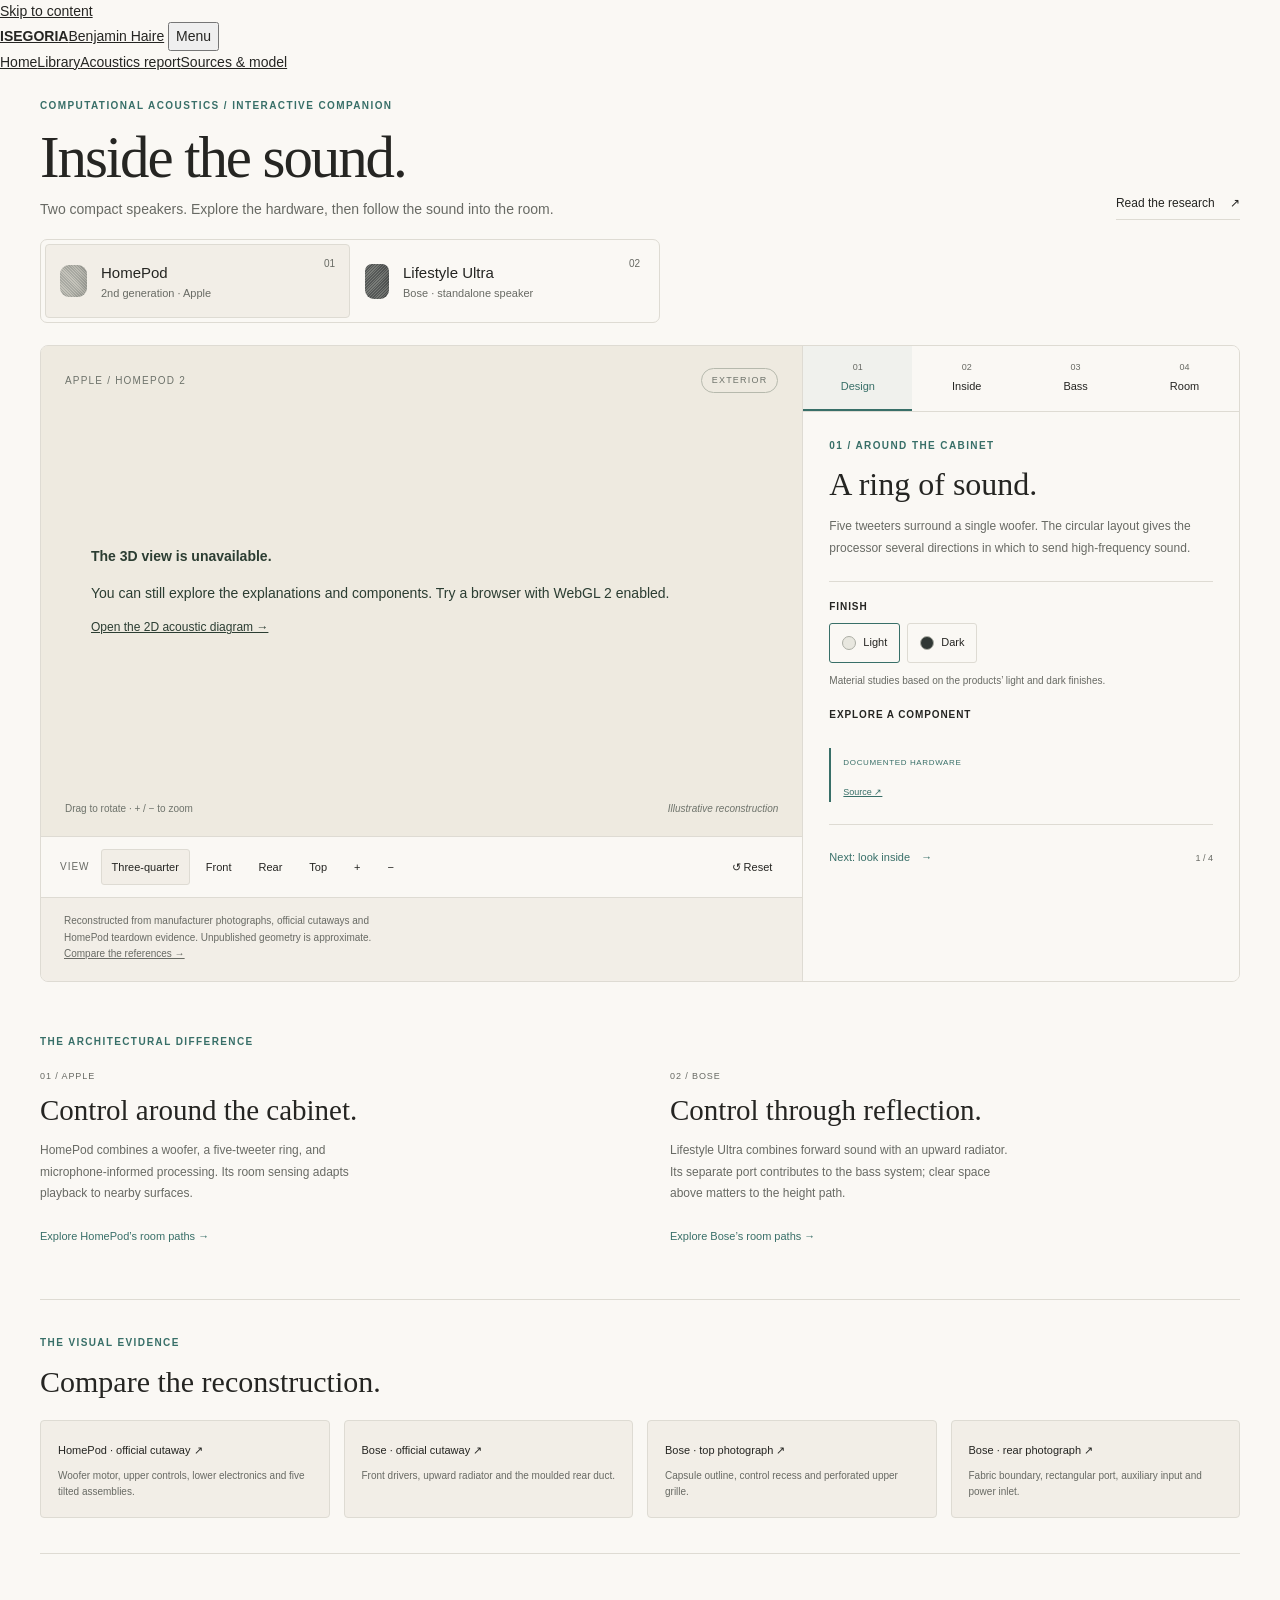
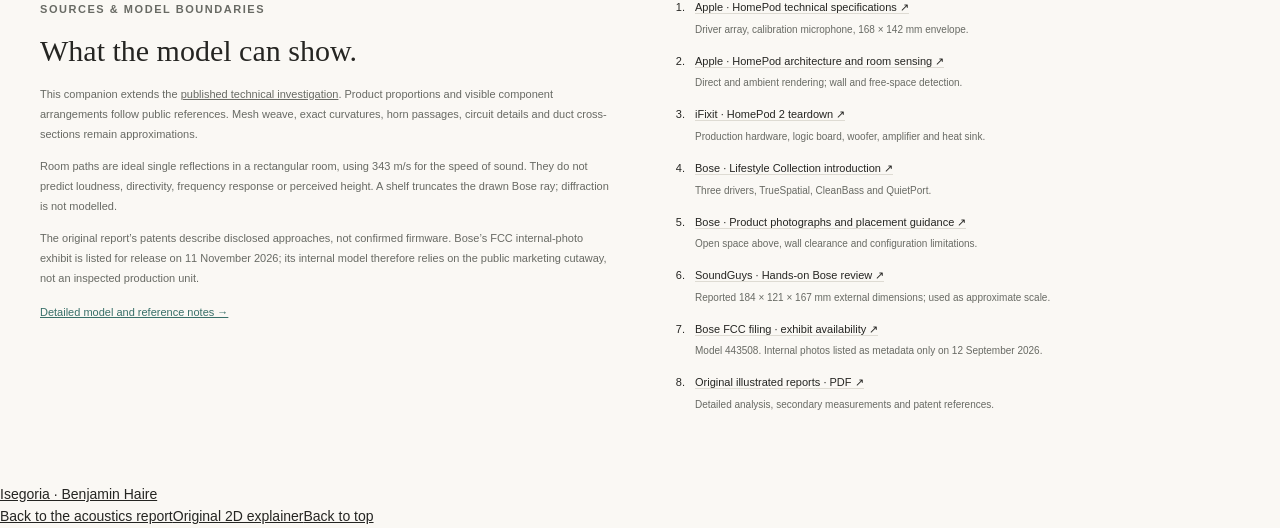
==== 3d/index.html @ 24ad2f69 "Add researched interactive 3D speaker explainers" ====
<!doctype html>
<html lang="en" class="ig-document ig-editorial">
<head>
  <meta charset="utf-8">
  <meta name="viewport" content="width=device-width,initial-scale=1">
  <meta name="color-scheme" content="light dark">
  <title>Inside the sound · HomePod & Bose in 3D · Isegoria</title>
  <meta name="description" content="Interactive 3D cutaways of HomePod (2nd generation) and Bose Lifestyle Ultra: explore drivers, bass control, and acoustic paths through a room.">
  <link rel="icon" href="data:,">
  <link rel="stylesheet" href="https://theisegoria.github.io/assets/site-shell.css?v=47b7776797">
  <script src="https://theisegoria.github.io/assets/site-shell.js?v=47b7776797" defer></script>
  <link rel="stylesheet" href="./style.css">
  <script type="importmap">{"imports":{"three":"./vendor/three.module.min.js"}}</script>
</head>
<body class="ig-site" data-site-kind="app" data-site-route="/bose-lifestyle-ultra-report/3d/">
<a class="ig-skip" href="#ig-content">Skip to content</a>
<header id="ig-header"><div class="ig-nav-inner">
  <a class="ig-brand" href="https://theisegoria.github.io/" aria-label="Isegoria, home"><strong>ISEGORIA</strong><span>Benjamin Haire</span></a>
  <button class="ig-menu" type="button" aria-expanded="false" aria-controls="ig-primary">Menu</button>
  <nav id="ig-primary" aria-label="Primary navigation"><a href="https://theisegoria.github.io/">Home</a><a href="https://theisegoria.github.io/library.html">Library</a><a href="../">Acoustics report</a><a href="#sources">Sources & model</a><button class="ig-theme" type="button" hidden>Theme</button></nav>
</div></header>
<main id="ig-content">
  <header class="intro"><div><p class="eyebrow">Computational acoustics / Interactive companion</p><h1>Inside the sound.</h1><p class="intro-copy">Two compact speakers. Explore the hardware, then follow the sound into the room.</p></div><a class="report-link" href="../combined-technical-report.pdf">Read the research <span aria-hidden="true">↗</span></a></header>
  <div class="product-switch" role="group" aria-label="Choose speaker">
    <button data-product="homepod" aria-pressed="true"><span class="product-icon homepod-icon" aria-hidden="true"></span><span><strong>HomePod</strong><small>2nd generation · Apple</small></span><span class="product-number">01</span></button>
    <button data-product="bose" aria-pressed="false"><span class="product-icon bose-icon" aria-hidden="true"></span><span><strong>Lifestyle Ultra</strong><small>Bose · standalone speaker</small></span><span class="product-number">02</span></button>
  </div>
  <div class="lab">
    <div class="viewer-column">
      <div class="stage" id="stage">
        <div class="stage-heading"><span id="scene-kicker">APPLE / HOMEPOD 2</span><span id="scene-mode">Exterior</span></div>
        <canvas id="scene" tabindex="0" aria-label="3D speaker. Drag to orbit. Use arrow keys to rotate, plus and minus to zoom, or the camera buttons below." aria-describedby="model-note">Interactive 3D model. The component list and explanations below contain the same educational information.</canvas>
        <div id="loading" role="status">Preparing the 3D model…</div>
        <div id="fallback" hidden><strong>The 3D view is unavailable.</strong><p>You can still explore the explanations and components. Try a browser with WebGL 2 enabled.</p><a href="../comparison-explainer.html">Open the 2D acoustic diagram →</a></div>
        <div id="scene-labels" aria-hidden="true"></div>
        <div class="stage-foot"><span id="view-hint">Drag to rotate · + / − to zoom</span><span class="scale-tag" id="scale-tag">Illustrative reconstruction</span></div>
      </div>
      <div class="view-tools" role="group" aria-label="Camera controls"><span>View</span><button data-camera="hero" aria-pressed="true">Three-quarter</button><button data-camera="front" aria-pressed="false">Front</button><button data-camera="rear" aria-pressed="false">Rear</button><button data-camera="top" aria-pressed="false">Top</button><button id="zoom-in" aria-label="Zoom in">+</button><button id="zoom-out" aria-label="Zoom out">−</button><button id="reset" class="reset">↺ Reset</button></div>
      <div class="transport" id="transport" hidden><button id="play" aria-pressed="false">Play motion</button><label for="phase">Cycle <output id="phase-value">0%</output></label><input id="phase" type="range" min="0" max="100" value="0" step="1"><span>Slowed illustration</span></div>
      <p class="model-note" id="model-note">Reconstructed from manufacturer photographs, official cutaways and HomePod teardown evidence. Unpublished geometry is approximate. <a href="#reference-views">Compare the references →</a></p>
    </div>
    <aside class="lesson" aria-label="Speaker explainer">
      <nav class="chapter-tabs" aria-label="Explanation chapters"><button data-chapter="design" aria-pressed="true"><span>01</span>Design</button><button data-chapter="inside" aria-pressed="false"><span>02</span>Inside</button><button data-chapter="bass" aria-pressed="false"><span>03</span>Bass</button><button data-chapter="room" aria-pressed="false"><span>04</span>Room</button></nav>
      <div class="lesson-body"><p class="eyebrow" id="lesson-kicker">01 / AROUND THE CABINET</p><h2 id="lesson-title">A ring of sound.</h2><p id="lesson-copy">Five tweeters surround a single woofer. The circular layout gives the processor several directions in which to send high-frequency sound.</p>
        <div id="design-controls" class="control-block"><span class="control-label">Finish</span><div class="finish-options" role="group" aria-label="Illustrative finish"><button data-finish="light" aria-pressed="true"><i class="swatch light"></i>Light</button><button data-finish="dark" aria-pressed="false"><i class="swatch dark"></i>Dark</button></div><p class="small">Material studies based on the products’ light and dark finishes.</p></div>
        <div id="inside-controls" class="control-block" hidden><label for="explode">Separate components <output id="explode-value">0%</output></label><input type="range" id="explode" min="0" max="100" value="0"><p class="small">Exploded inspection mode. Parts move apart for visibility.</p></div>
        <div id="room-controls" class="control-block" hidden><label for="placement">Placement</label><select id="placement"><option value="open">Open tabletop</option><option value="wall">Near a wall</option><option value="shelf">Under a shelf</option></select><label for="ceiling">Ceiling height <output id="ceiling-value">2.7 m</output></label><input id="ceiling" type="range" min="2.2" max="3.8" value="2.7" step="0.1"><div class="room-legend"><span><i class="key direct"></i>Direct path</span><span><i class="key reflected"></i>Reflected path</span></div><div class="readout"><span id="path-label">Extra reflected travel</span><strong id="path-value">—</strong><small id="delay-value">—</small></div><p id="placement-note" class="small"></p></div>
        <div id="bass-diagram" class="control-block" hidden><p class="control-label" id="bass-title">A correction loop</p><div class="signal-flow" id="signal-flow"></div><p class="small" id="bass-note"></p></div>
        <div id="component-area"><h3 class="control-label">Explore a component</h3><div id="components" class="components" role="group" aria-label="Speaker components"></div><div class="component-detail" aria-live="polite"><span id="component-evidence" class="evidence-tag">Documented hardware</span><h3 id="component-title"></h3><p id="component-copy"></p><a id="component-source" href="https://www.apple.com/homepod-2nd-generation/specs/" target="_blank" rel="noopener">Source ↗</a></div></div>
        <div class="next-step"><button id="next">Next: look inside <span aria-hidden="true">→</span></button><span id="step-count">1 / 4</span></div>
      </div>
    </aside>
  </div>
  <section class="comparison-notes"><p class="eyebrow">The architectural difference</p><div class="compare-grid"><article><span class="compare-index">01 / APPLE</span><h2>Control around the cabinet.</h2><p>HomePod combines a woofer, a five-tweeter ring, and microphone-informed processing. Its room sensing adapts playback to nearby surfaces.</p><button class="text-button" data-jump="homepod">Explore HomePod’s room paths →</button></article><article><span class="compare-index">02 / BOSE</span><h2>Control through reflection.</h2><p>Lifestyle Ultra combines forward sound with an upward radiator. Its separate port contributes to the bass system; clear space above matters to the height path.</p><button class="text-button" data-jump="bose">Explore Bose’s room paths →</button></article></div></section>
  <section id="reference-views" class="reference-views"><p class="eyebrow">The visual evidence</p><h2>Compare the reconstruction.</h2><div class="reference-grid"><a href="https://www.apple.com/newsroom/images/product/homepod/lifestyle/Apple-HomePod-internals-230118_inline.jpg.large_2x.jpg" target="_blank" rel="noopener"><strong>HomePod · official cutaway ↗</strong><span>Woofer motor, upper controls, lower electronics and five tilted assemblies.</span></a><a href="https://assets.bosecreative.com/transform/d15df9bf-27f2-4b2e-bf1a-ab26528072c1/LSUS-NueBlack_SF_PDP_Desktop_Carousel-Image1_2720x1420?format=png" target="_blank" rel="noopener"><strong>Bose · official cutaway ↗</strong><span>Front drivers, upward radiator and the moulded rear duct.</span></a><a href="https://assets.bosecreative.com/transform/3b20b927-c715-4da4-9a92-403906ae37ca/LSUS-NueBlack_SF_PDP_E-Comm_Gallery_4_1500x1120?format=png" target="_blank" rel="noopener"><strong>Bose · top photograph ↗</strong><span>Capsule outline, control recess and perforated upper grille.</span></a><a href="https://assets.bosecreative.com/transform/ab22a38a-3a97-4e6a-ba49-b0870727b400/LSUS-NueBlack_SF_PDP_E-Comm_Gallery_5_1500x1120?format=png" target="_blank" rel="noopener"><strong>Bose · rear photograph ↗</strong><span>Fabric boundary, rectangular port, auxiliary input and power inlet.</span></a></div></section>
  <section id="sources" class="sources"><div><p class="eyebrow">Sources & model boundaries</p><h2>What the model can show.</h2><p>This companion extends the <a href="../">published technical investigation</a>. Product proportions and visible component arrangements follow public references. Mesh weave, exact curvatures, horn passages, circuit details and duct cross-sections remain approximations.</p><p>Room paths are ideal single reflections in a rectangular room, using 343 m/s for the speed of sound. They do not predict loudness, directivity, frequency response or perceived height. A shelf truncates the drawn Bose ray; diffraction is not modelled.</p><p>The original report’s patents describe disclosed approaches, not confirmed firmware. Bose’s FCC internal-photo exhibit is listed for release on 11 November 2026; its internal model therefore relies on the public marketing cutaway, not an inspected production unit.</p><a class="text-button" href="./MODEL_SOURCES.md">Detailed model and reference notes →</a></div><ol><li><a href="https://www.apple.com/homepod-2nd-generation/specs/" target="_blank" rel="noopener">Apple · HomePod technical specifications ↗</a><span>Driver array, calibration microphone, 168 × 142 mm envelope.</span></li><li><a href="https://www.apple.com/newsroom/2023/01/apple-introduces-the-new-homepod-with-breakthrough-sound-and-intelligence/" target="_blank" rel="noopener">Apple · HomePod architecture and room sensing ↗</a><span>Direct and ambient rendering; wall and free-space detection.</span></li><li><a href="https://www.ifixit.com/News/71957/the-homepod-2-teardown-small-changes-make-a-big-difference" target="_blank" rel="noopener">iFixit · HomePod 2 teardown ↗</a><span>Production hardware, logic board, woofer, amplifier and heat sink.</span></li><li><a href="https://www.bose.com/pressroom/bose-lifestyle-collection" target="_blank" rel="noopener">Bose · Lifestyle Collection introduction ↗</a><span>Three drivers, TrueSpatial, CleanBass and QuietPort.</span></li><li><a href="https://www.bose.com/p/sale/bose-lifestyle-ultra-speaker/LSULT-SPEAKERWIRELESS.html" target="_blank" rel="noopener">Bose · Product photographs and placement guidance ↗</a><span>Open space above, wall clearance and configuration limitations.</span></li><li><a href="https://www.soundguys.com/bose-lifestyle-ultra-speaker-review-better-than-sonos-157251/" target="_blank" rel="noopener">SoundGuys · Hands-on Bose review ↗</a><span>Reported 184 × 121 × 167 mm external dimensions; used as approximate scale.</span></li><li><a href="https://fccid.io/A94443508/Test-Report/Test-Report-1-9301897" target="_blank" rel="noopener">Bose FCC filing · exhibit availability ↗</a><span>Model 443508. Internal photos listed as metadata only on 12 September 2026.</span></li><li><a href="../combined-technical-report.pdf">Original illustrated reports · PDF ↗</a><span>Detailed analysis, secondary measurements and patent references.</span></li></ol></section>
</main>
<footer id="ig-footer"><div><a href="https://theisegoria.github.io/">Isegoria · Benjamin Haire</a><nav aria-label="Related pages"><a href="../">Back to the acoustics report</a><a href="../comparison-explainer.html">Original 2D explainer</a><a href="#ig-content">Back to top</a></nav></div></footer>
<noscript><p class="no-script">JavaScript is needed for 3D interaction. Read the <a href="../combined-technical-report.pdf">illustrated report</a> for both speaker architectures.</p></noscript>
<script type="module">import('./app.js').catch(error=>{document.querySelector('#loading').hidden=true;document.querySelector('#fallback').hidden=false;console.error(error);});</script>
</body></html>
---- 3d/style.css ----
:root{--paper:#faf8f4;--panel:#f2eee7;--ink:#252522;--muted:#686a64;--rule:#dedbd3;--accent:#386f68;--gold:#ad7441;--sans:Inter,-apple-system,BlinkMacSystemFont,"Segoe UI",sans-serif;--serif:Newsreader,Georgia,serif;color-scheme:light}
*{box-sizing:border-box}body{margin:0;background:var(--paper);color:var(--ink);font:14px/1.6 var(--sans)}button,input,select{font:inherit}button,a,input,select{-webkit-tap-highlight-color:transparent}button{cursor:pointer}button{color:var(--ink)}a{color:inherit}button:focus-visible,a:focus-visible,input:focus-visible,select:focus-visible,canvas:focus-visible{outline:3px solid var(--accent);outline-offset:4px}button:disabled{opacity:.45;cursor:default}[hidden]{display:none!important}main{max-width:1344px;padding:0 40px;margin:auto}.intro{display:flex;justify-content:space-between;align-items:flex-end;padding:38px 0 25px;gap:24px}.eyebrow{text-transform:uppercase;letter-spacing:.14em;font:600 10px/1.6 var(--sans);color:var(--accent);margin:0 0 13px}h1{font:400 clamp(40px,4.6vw,64px)/1.05 var(--serif);margin:0 0 9px;letter-spacing:-.035em}.intro-copy{margin:0;color:var(--muted);font-size:14px}.report-link{white-space:nowrap;text-decoration:none;border-bottom:1px solid var(--rule);padding:6px 0;font-size:12px}.report-link span{margin-left:12px}.product-switch{display:flex;max-width:620px;margin:0 0 22px;border:1px solid var(--rule);border-radius:7px;padding:4px;background:var(--paper)}.product-switch button{flex:1;display:flex;align-items:center;gap:14px;background:transparent;border:1px solid transparent;text-align:left;border-radius:4px;padding:11px 14px;min-height:74px}.product-switch button[aria-pressed=true]{background:var(--panel);border-color:var(--rule)}.product-switch strong{display:block;font-weight:500;font-size:15px}.product-switch small{display:block;color:var(--muted);font-size:11px}.product-number{margin-left:auto;font-size:10px;color:var(--muted);align-self:flex-start}.product-icon{display:block;width:27px;height:32px;background:repeating-linear-gradient(45deg,#a9aaa3 0 1px,#c5c4bb 1px 2px);border-radius:9px;box-shadow:inset -5px 0 7px #0002}.bose-icon{width:24px;height:35px;border-radius:7px 7px 9px 9px;background:repeating-linear-gradient(-45deg,#565958 0 1px,#797c78 1px 2px)}.lab{display:grid;grid-template-columns:minmax(0,1.75fr) minmax(330px,1fr);border:1px solid var(--rule);border-radius:8px;overflow:hidden}.viewer-column{min-width:0;background:var(--panel);border-right:1px solid var(--rule)}.stage{position:relative;height:560px;isolation:isolate;background:radial-gradient(ellipse at 48% 45%,#faf8f3,#e7e4dc)}#scene{display:block;width:100%;height:100%;touch-action:pan-y;outline-offset:-5px;cursor:grab}#scene:active{cursor:grabbing}.stage-heading,.stage-foot{position:absolute;left:24px;right:24px;display:flex;align-items:center;justify-content:space-between;gap:12px;pointer-events:none;z-index:2;font-size:10px;color:#6e736b}.stage-heading{top:22px;text-transform:uppercase;letter-spacing:.12em}#scene-mode{border:1px solid #b6b9ad;border-radius:20px;padding:4px 10px;font-size:9px}.stage-foot{bottom:19px;font-size:10px}.scale-tag{font-style:italic}.view-tools{padding:12px 19px;display:flex;align-items:center;gap:5px;flex-wrap:wrap;background:var(--paper);border-top:1px solid var(--rule);border-bottom:1px solid var(--rule)}.view-tools>span{font-size:10px;text-transform:uppercase;letter-spacing:.1em;color:var(--muted);margin-right:6px}.view-tools button{background:transparent;border:1px solid transparent;border-radius:3px;padding:8px 10px;font-size:11px;min-height:36px}.view-tools button[aria-pressed=true]{background:var(--panel);border-color:var(--rule)}.view-tools .reset{margin-left:auto}.model-note{font-size:10px;line-height:1.65;color:var(--muted);padding:0 23px;margin:15px 0 18px;max-width:66ch}.lesson{background:var(--paper);min-width:0}.chapter-tabs{display:grid;grid-template-columns:repeat(4,1fr);border-bottom:1px solid var(--rule)}.chapter-tabs button{background:transparent;border:0;border-bottom:2px solid transparent;min-height:65px;font-size:11px;padding:10px 4px}.chapter-tabs button span{display:block;color:var(--muted);font-size:9px;margin-bottom:3px}.chapter-tabs button[aria-pressed=true]{border-bottom-color:var(--accent);color:var(--accent);background:color-mix(in srgb,var(--accent) 5%,var(--paper))}.lesson-body{padding:26px 26px 20px}.lesson h2{font:400 32px/1.08 var(--serif);margin:0 0 14px}.lesson #lesson-copy{font-size:12px;line-height:1.8;color:var(--muted);margin-bottom:22px}.control-block{border-top:1px solid var(--rule);padding-top:17px;margin:15px 0 18px}.control-label{font:600 10px/1.5 var(--sans);letter-spacing:.09em;text-transform:uppercase;display:block;margin:0 0 9px}.finish-options{display:flex;gap:7px}.finish-options button{padding:8px 12px;border:1px solid var(--rule);background:transparent;display:flex;align-items:center;gap:7px;border-radius:3px;font-size:11px;min-height:40px}.finish-options button[aria-pressed=true]{border-color:var(--accent)}.swatch{width:14px;height:14px;border-radius:50%;display:block;border:1px solid #acaea5}.swatch.light{background:#e8e7df}.swatch.dark{background:#303734}.small{font-size:10px;line-height:1.7;color:var(--muted);margin:9px 0}label{display:block;font-size:11px;margin:8px 0}output{float:right;font-variant-numeric:tabular-nums;color:var(--accent)}input[type=range]{width:100%;height:24px;accent-color:var(--accent);cursor:pointer}select{background:var(--paper);color:var(--ink);border:1px solid var(--rule);border-radius:3px;padding:10px;width:100%;font-size:12px;margin-bottom:12px}.components{display:flex;gap:6px;flex-wrap:wrap}.components button{background:transparent;border:1px solid var(--rule);border-radius:3px;font-size:10px;min-height:34px;padding:7px 9px}.components button[aria-pressed=true]{background:var(--accent);border-color:var(--accent);color:white}.component-detail{border-left:2px solid var(--accent);padding:1px 0 1px 12px;margin-top:17px}.evidence-tag{color:var(--accent);font-size:8px;text-transform:uppercase;letter-spacing:.08em}.component-detail h3{font:400 20px/1.2 var(--serif);margin:4px 0 7px}.component-detail p{font-size:11px;line-height:1.75;color:var(--muted);margin:0}.component-detail a{font-size:9px;color:var(--accent)}.next-step{border-top:1px solid var(--rule);margin-top:22px;padding-top:16px;display:flex;align-items:center;justify-content:space-between}.next-step button{padding:0;background:none;border:0;font-size:11px;color:var(--accent);min-height:34px}.next-step button span{margin-left:8px}.next-step>span{font-size:9px;color:var(--muted)}.transport{display:flex;gap:12px;padding:10px 20px;align-items:center;border-bottom:1px solid var(--rule);background:var(--paper)}.transport button{background:var(--accent);border:0;color:white;border-radius:3px;padding:9px;white-space:nowrap;font-size:10px;min-height:38px}.transport label{white-space:nowrap;min-width:65px;font-size:10px}.transport output{margin-left:6px}.transport>span{font-size:9px;color:var(--muted);max-width:60px;line-height:1.4}.transport input{min-width:40px}.room-legend{display:flex;gap:16px;font-size:10px;margin-top:13px}.key{display:inline-block;width:14px;height:3px;vertical-align:middle;margin-right:4px}.key.direct{background:#39877a}.key.reflected{background:#c58447}.readout{display:grid;grid-template-columns:1fr auto;align-items:center;gap:2px;margin:13px 0;padding:12px;background:var(--panel);font-size:10px}.readout strong{font-weight:500;font-size:20px;font-variant-numeric:tabular-nums}.readout small{grid-column:1/-1;color:var(--muted);font-size:10px}.signal-flow{display:flex;flex-wrap:wrap;align-items:center;gap:6px;font-size:10px}.signal-flow b{font-weight:500;border:1px solid var(--rule);padding:8px;border-radius:3px}.signal-flow span{color:var(--accent)}#scene-labels{position:absolute;inset:0;pointer-events:none;overflow:hidden}.scene-label{position:absolute;transform:translate(-50%,-50%);padding:5px 8px;color:#2e514b;background:#faf8f4eb;border:1px solid #becdc3;font-size:9px;line-height:1.3;border-radius:3px;white-space:nowrap}.scene-label::before{content:"";position:absolute;left:50%;top:100%;height:16px;border-left:1px solid #65867a}#loading{position:absolute;inset:0;display:grid;place-content:center;background:#f2eee7;color:#53665c;font-size:13px}#fallback{position:absolute;inset:0;background:#eeeae0;display:flex;flex-direction:column;justify-content:center;padding:50px;color:#2b3d32}#fallback a{font-size:12px}.comparison-notes{padding:52px 0 42px;border-bottom:1px solid var(--rule)}.compare-grid{display:grid;grid-template-columns:1fr 1fr;gap:60px}.compare-index{font-size:9px;letter-spacing:.1em;color:var(--muted)}.compare-grid h2{font:400 29px/1.2 var(--serif);margin:8px 0 12px}.compare-grid p{font-size:12px;line-height:1.8;color:var(--muted);max-width:52ch}.text-button{background:none;border:0;padding:10px 0;color:var(--accent);font-size:11px;text-align:left;min-height:40px}.sources{display:grid;grid-template-columns:1fr 1fr;gap:60px;padding:45px 0 55px}.sources h2{font:400 30px/1.2 var(--serif);margin:0 0 15px}.sources p{font-size:11px;line-height:1.85;color:var(--muted)}.sources ol{margin:0;padding-left:18px;font-size:11px}.sources li{padding:0 0 15px 7px}.sources li a{text-decoration:none;border-bottom:1px solid var(--rule)}.sources li span{display:block;font-size:10px;color:var(--muted);margin-top:5px}.no-script{padding:30px;text-align:center}
html[data-theme=dark]{--paper:#191c19;--panel:#222723;--ink:#edece3;--muted:#b0b4aa;--rule:#394239;--accent:#87b9a4}
@media(prefers-color-scheme:dark){html:not([data-theme=light]){--paper:#191c19;--panel:#222723;--ink:#edece3;--muted:#b0b4aa;--rule:#394239;--accent:#87b9a4}}
@media(min-width:1450px){.stage{height:610px}}
@media(max-width:1000px){main{padding:0 24px}.lab{grid-template-columns:minmax(0,1.2fr) minmax(300px,1fr)}.stage{height:530px}.lesson-body{padding:22px 20px}.view-tools{gap:0;padding:8px}.view-tools button{padding:6px 8px}.stage-heading,.stage-foot{left:18px;right:18px}.scale-tag{display:none}}
@media(max-width:760px){main{padding:0 18px}.intro{padding-top:27px;display:block}.report-link{display:inline-block;margin-top:14px}.intro-copy{font-size:12px;max-width:42ch}.eyebrow{font-size:9px}.product-switch{margin-bottom:16px}.product-switch button{gap:10px;padding:9px;min-height:69px}.product-switch strong{font-size:13px}.product-switch small{font-size:9px}.product-number{display:none}.lab{grid-template-columns:1fr}.viewer-column{border-right:0;border-bottom:1px solid var(--rule)}.stage{height:410px}.view-tools{padding:8px 9px;gap:0}.view-tools button{font-size:10px;min-height:40px}.model-note{font-size:9px;margin:11px 0 13px;padding:0 16px}.lesson-body{padding:23px}.lesson h2{font-size:33px}.lesson #lesson-copy{font-size:13px}.components button{min-height:40px;font-size:11px}.component-detail p{font-size:12px}.chapter-tabs button{min-height:62px;font-size:12px}.control-label{font-size:11px}.small{font-size:11px}.transport{padding:8px 12px;gap:8px}.transport>span{display:none}.compare-grid,.sources{grid-template-columns:1fr;gap:29px}.comparison-notes{padding-top:35px}.sources{padding-top:32px}.sources p,.compare-grid p{font-size:12px}.sources ol{font-size:12px}.product-icon{flex-shrink:0}}
@media(max-width:380px){main{padding:0 12px}.stage{height:355px}.stage-heading{font-size:9px}.view-tools>span{display:none}.view-tools button{padding:6px}.stage-foot{font-size:9px}}
@media(prefers-reduced-motion:reduce){*{scroll-behavior:auto!important;transition:none!important}}
.reference-views{padding:35px 0;border-bottom:1px solid var(--rule)}.reference-views h2{font:400 30px/1.2 var(--serif);margin:0 0 20px}.reference-grid{display:grid;grid-template-columns:repeat(4,1fr);gap:14px}.reference-grid a{display:block;padding:17px;border:1px solid var(--rule);text-decoration:none;background:var(--panel);border-radius:4px}.reference-grid strong{font-size:11px;font-weight:500}.reference-grid span{font-size:10px;color:var(--muted);display:block;margin-top:8px;line-height:1.6}@media(max-width:900px){.reference-grid{grid-template-columns:1fr 1fr}}@media(max-width:500px){.reference-grid{grid-template-columns:1fr}.view-tools button{padding:5px 6px}.view-tools>span{display:none}}.intro{padding-top:25px;padding-bottom:19px}.stage{height:490px}@media(max-width:760px){.stage{height:390px}}@media(max-width:380px){.stage{height:345px}}
@media(max-width:760px){.stage-heading{font-size:8px;letter-spacing:.08em}#scene-mode{font-size:8px;letter-spacing:.05em;white-space:nowrap}.view-tools button{min-height:44px;min-width:35px}.view-tools .reset{min-width:53px}}
html[data-theme=dark] .components button[aria-pressed=true],html[data-theme=dark] .transport button{color:#13251d}
body[data-renderer=unavailable] .stage-foot{display:none}
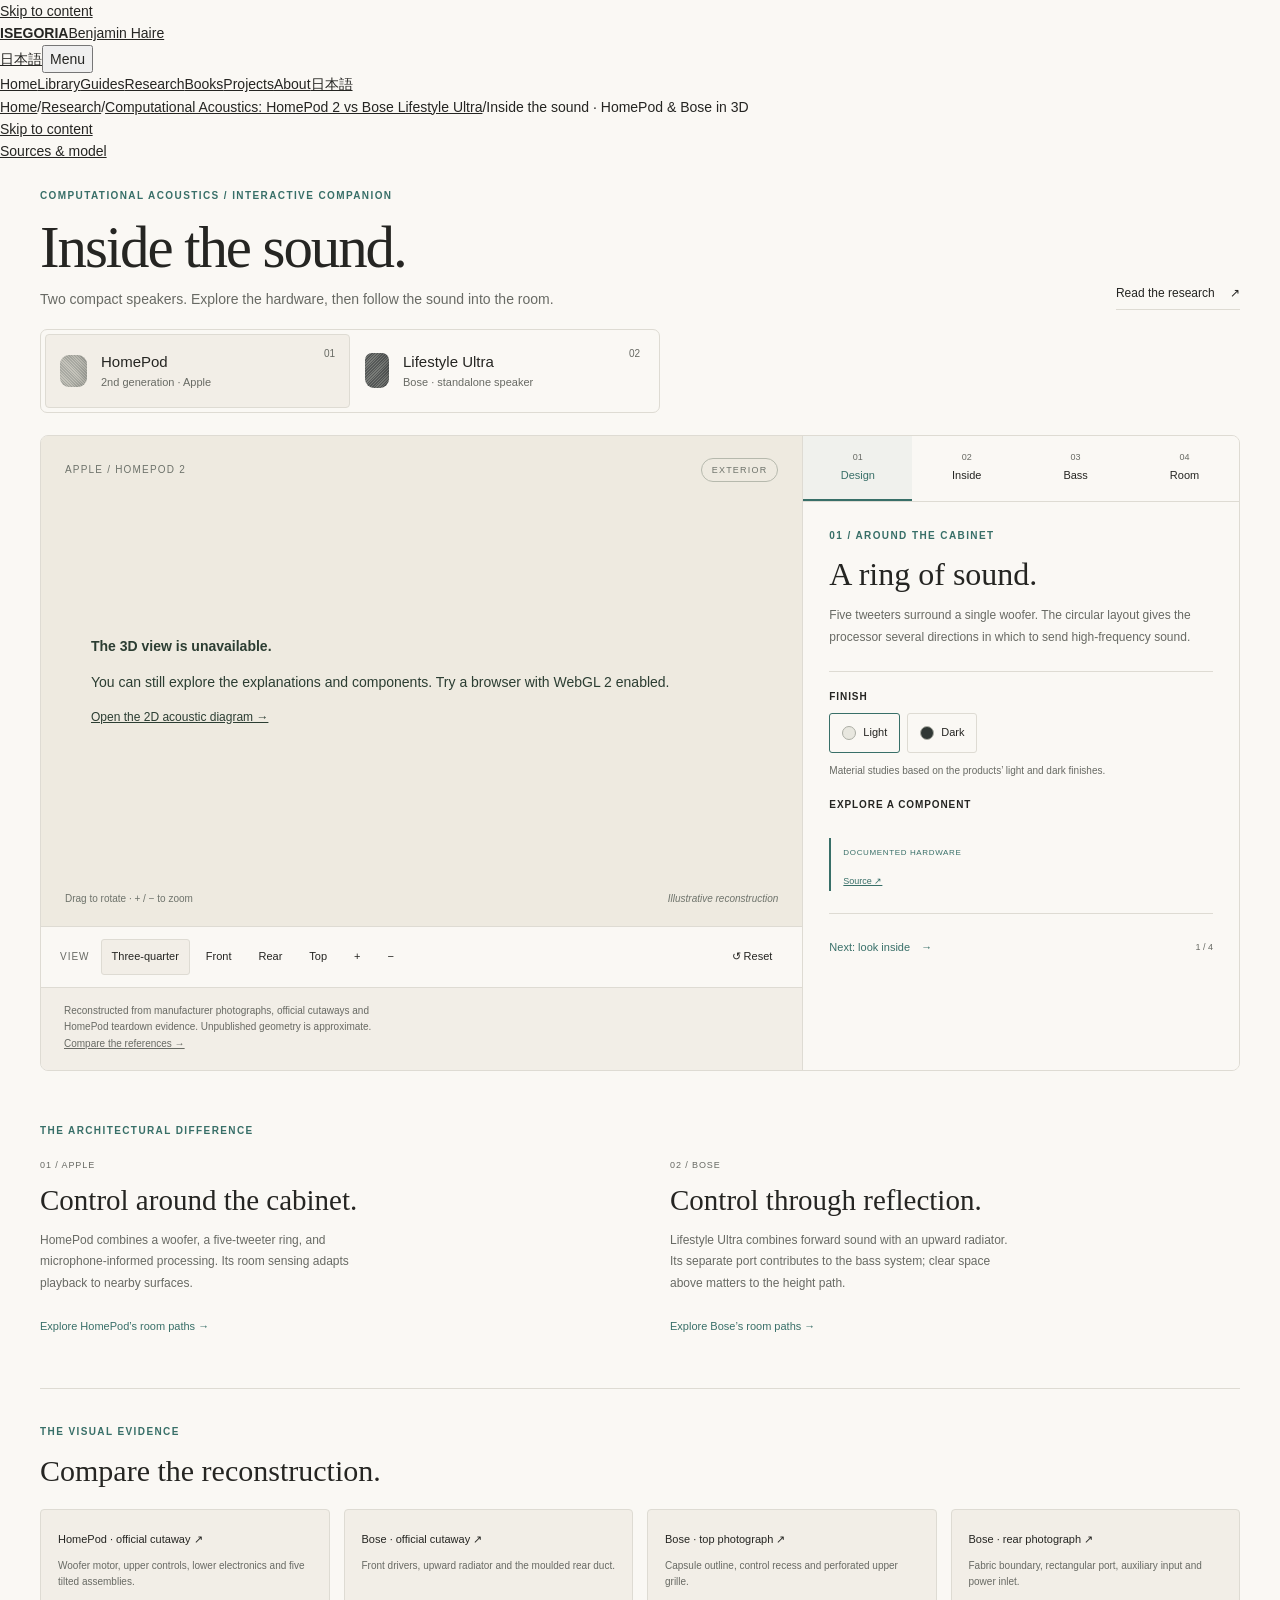
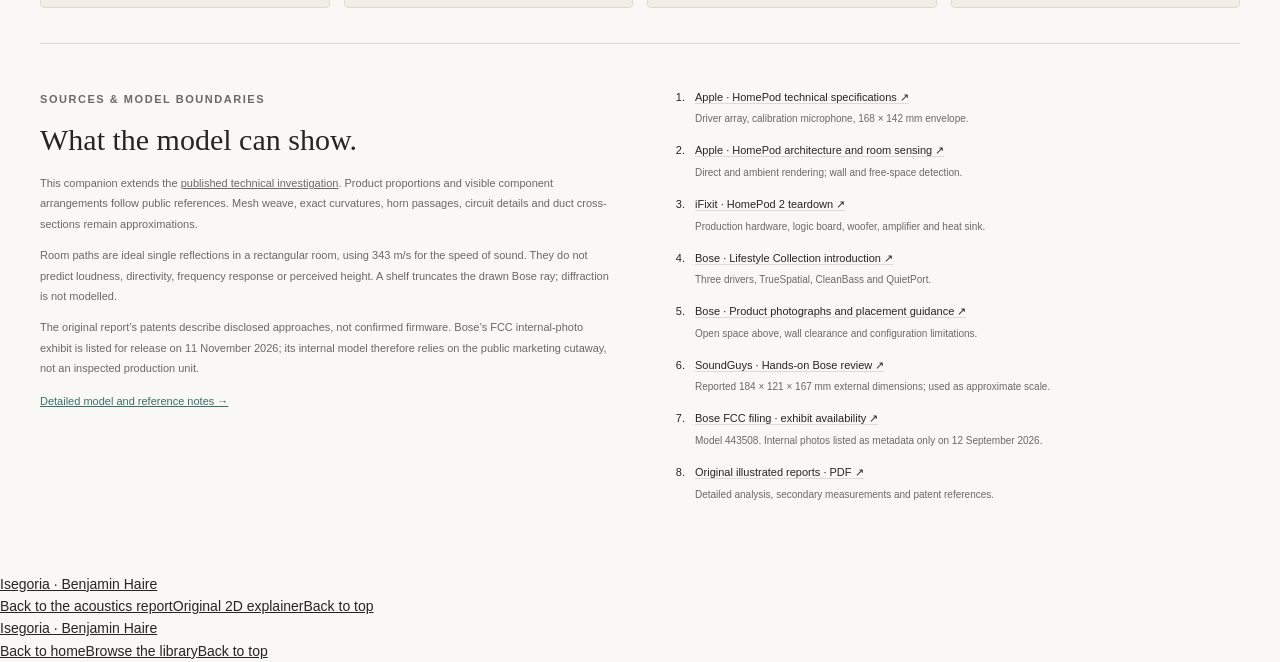
==== commit 7d3fc163: "Link Japanese editions of the audio reports and interactive models" ====
--- a/3d/index.html
+++ b/3d/index.html
@@ -1,5 +1,5 @@
 <!doctype html>
-<html lang="en" class="ig-document ig-editorial">
+<html lang="en" class=" ig-document">
 <head>
   <meta charset="utf-8">
   <meta name="viewport" content="width=device-width,initial-scale=1">
@@ -11,16 +11,33 @@
   <script src="https://theisegoria.github.io/assets/site-shell.js?v=47b7776797" defer></script>
   <link rel="stylesheet" href="./style.css">
   <script type="importmap">{"imports":{"three":"./vendor/three.module.min.js"}}</script>
+
+
+
+
+<link rel="canonical" href="https://theisegoria.github.io/bose-lifestyle-ultra-report/3d/">
+<link rel="alternate" hreflang="en" href="https://theisegoria.github.io/bose-lifestyle-ultra-report/3d/">
+<link rel="alternate" hreflang="ja" href="https://theisegoria.github.io/ja/bose-lifestyle-ultra-report/3d/">
+<link rel="alternate" hreflang="x-default" href="https://theisegoria.github.io/bose-lifestyle-ultra-report/3d/"><script src="/assets/lang.js"></script>
+<!-- ISEGORIA:HEAD -->
+<link rel="stylesheet" href="/assets/site-shell.css?v=08342b869b">
+<script src="/assets/site-shell.js?v=08342b869b" ></script>
+<!-- /ISEGORIA:HEAD -->
 </head>
-<body class="ig-site" data-site-kind="app" data-site-route="/bose-lifestyle-ultra-report/3d/">
+<body class=" ig-site" data-site-kind="app" data-site-route="/bose-lifestyle-ultra-report/3d/">
+<!-- ISEGORIA:NAV -->
 <a class="ig-skip" href="#ig-content">Skip to content</a>
 <header id="ig-header"><div class="ig-nav-inner">
-  <a class="ig-brand" href="https://theisegoria.github.io/" aria-label="Isegoria, home"><strong>ISEGORIA</strong><span>Benjamin Haire</span></a>
-  <button class="ig-menu" type="button" aria-expanded="false" aria-controls="ig-primary">Menu</button>
-  <nav id="ig-primary" aria-label="Primary navigation"><a href="https://theisegoria.github.io/">Home</a><a href="https://theisegoria.github.io/library.html">Library</a><a href="../">Acoustics report</a><a href="#sources">Sources & model</a><button class="ig-theme" type="button" hidden>Theme</button></nav>
+<a class="ig-brand" href="/" aria-label="Isegoria, home"><strong>ISEGORIA</strong><span>Benjamin Haire</span></a>
+<div class="ig-header-actions"><a class="ig-language" href="/ja/bose-lifestyle-ultra-report/3d/" hreflang="ja" lang="ja">日本語</a><button class="ig-menu" type="button" aria-expanded="false" aria-controls="ig-primary">Menu</button></div>
+<nav id="ig-primary" aria-label="Primary navigation"><a href="/">Home</a><a href="/library.html">Library</a><a href="/#guides">Guides</a><a href="/#preoccupations" aria-current="location">Research</a><a href="/#books">Books</a><a href="/projects.html">Projects</a><a href="/about.html">About</a><a class="ig-language" href="/ja/bose-lifestyle-ultra-report/3d/" hreflang="ja" lang="ja">日本語</a><button class="ig-theme" type="button" hidden>Theme</button></nav>
 </div></header>
+<nav id="ig-breadcrumb" aria-label="Breadcrumb"><a href="/">Home</a><span aria-hidden="true">/</span><a href="/#preoccupations">Research</a><span aria-hidden="true">/</span><a href="/bose-lifestyle-ultra-report/">Computational Acoustics: HomePod 2 vs Bose Lifestyle Ultra</a><span aria-hidden="true">/</span><span aria-current="page">Inside the sound · HomePod &amp; Bose in 3D</span></nav>
+<span id="ig-content" tabindex="-1"></span>
+<!-- /ISEGORIA:NAV --><a class="ig-skip" href="#ig-content">Skip to content</a>
+<nav class="ig-page-nav" aria-label="On this page"><a href="#sources">Sources & model</a></nav>
 <main id="ig-content">
-  <header class="intro"><div><p class="eyebrow">Computational acoustics / Interactive companion</p><h1>Inside the sound.</h1><p class="intro-copy">Two compact speakers. Explore the hardware, then follow the sound into the room.</p></div><a class="report-link" href="../combined-technical-report.pdf">Read the research <span aria-hidden="true">↗</span></a></header>
+  <header class="intro"><div><p class="eyebrow">Computational acoustics / Interactive companion</p><h1>Inside the sound.</h1><p class="intro-copy">Two compact speakers. Explore the hardware, then follow the sound into the room.</p></div><a class="report-link" href="../combined-technical-report.pdf" target="_blank" rel="noopener" title="PDF, opens in a new tab">Read the research <span aria-hidden="true">↗</span></a></header>
   <div class="product-switch" role="group" aria-label="Choose speaker">
     <button data-product="homepod" aria-pressed="true"><span class="product-icon homepod-icon" aria-hidden="true"></span><span><strong>HomePod</strong><small>2nd generation · Apple</small></span><span class="product-number">01</span></button>
     <button data-product="bose" aria-pressed="false"><span class="product-icon bose-icon" aria-hidden="true"></span><span><strong>Lifestyle Ultra</strong><small>Bose · standalone speaker</small></span><span class="product-number">02</span></button>
@@ -53,9 +70,11 @@
   </div>
   <section class="comparison-notes"><p class="eyebrow">The architectural difference</p><div class="compare-grid"><article><span class="compare-index">01 / APPLE</span><h2>Control around the cabinet.</h2><p>HomePod combines a woofer, a five-tweeter ring, and microphone-informed processing. Its room sensing adapts playback to nearby surfaces.</p><button class="text-button" data-jump="homepod">Explore HomePod’s room paths →</button></article><article><span class="compare-index">02 / BOSE</span><h2>Control through reflection.</h2><p>Lifestyle Ultra combines forward sound with an upward radiator. Its separate port contributes to the bass system; clear space above matters to the height path.</p><button class="text-button" data-jump="bose">Explore Bose’s room paths →</button></article></div></section>
   <section id="reference-views" class="reference-views"><p class="eyebrow">The visual evidence</p><h2>Compare the reconstruction.</h2><div class="reference-grid"><a href="https://www.apple.com/newsroom/images/product/homepod/lifestyle/Apple-HomePod-internals-230118_inline.jpg.large_2x.jpg" target="_blank" rel="noopener"><strong>HomePod · official cutaway ↗</strong><span>Woofer motor, upper controls, lower electronics and five tilted assemblies.</span></a><a href="https://assets.bosecreative.com/transform/d15df9bf-27f2-4b2e-bf1a-ab26528072c1/LSUS-NueBlack_SF_PDP_Desktop_Carousel-Image1_2720x1420?format=png" target="_blank" rel="noopener"><strong>Bose · official cutaway ↗</strong><span>Front drivers, upward radiator and the moulded rear duct.</span></a><a href="https://assets.bosecreative.com/transform/3b20b927-c715-4da4-9a92-403906ae37ca/LSUS-NueBlack_SF_PDP_E-Comm_Gallery_4_1500x1120?format=png" target="_blank" rel="noopener"><strong>Bose · top photograph ↗</strong><span>Capsule outline, control recess and perforated upper grille.</span></a><a href="https://assets.bosecreative.com/transform/ab22a38a-3a97-4e6a-ba49-b0870727b400/LSUS-NueBlack_SF_PDP_E-Comm_Gallery_5_1500x1120?format=png" target="_blank" rel="noopener"><strong>Bose · rear photograph ↗</strong><span>Fabric boundary, rectangular port, auxiliary input and power inlet.</span></a></div></section>
-  <section id="sources" class="sources"><div><p class="eyebrow">Sources & model boundaries</p><h2>What the model can show.</h2><p>This companion extends the <a href="../">published technical investigation</a>. Product proportions and visible component arrangements follow public references. Mesh weave, exact curvatures, horn passages, circuit details and duct cross-sections remain approximations.</p><p>Room paths are ideal single reflections in a rectangular room, using 343 m/s for the speed of sound. They do not predict loudness, directivity, frequency response or perceived height. A shelf truncates the drawn Bose ray; diffraction is not modelled.</p><p>The original report’s patents describe disclosed approaches, not confirmed firmware. Bose’s FCC internal-photo exhibit is listed for release on 11 November 2026; its internal model therefore relies on the public marketing cutaway, not an inspected production unit.</p><a class="text-button" href="./MODEL_SOURCES.md">Detailed model and reference notes →</a></div><ol><li><a href="https://www.apple.com/homepod-2nd-generation/specs/" target="_blank" rel="noopener">Apple · HomePod technical specifications ↗</a><span>Driver array, calibration microphone, 168 × 142 mm envelope.</span></li><li><a href="https://www.apple.com/newsroom/2023/01/apple-introduces-the-new-homepod-with-breakthrough-sound-and-intelligence/" target="_blank" rel="noopener">Apple · HomePod architecture and room sensing ↗</a><span>Direct and ambient rendering; wall and free-space detection.</span></li><li><a href="https://www.ifixit.com/News/71957/the-homepod-2-teardown-small-changes-make-a-big-difference" target="_blank" rel="noopener">iFixit · HomePod 2 teardown ↗</a><span>Production hardware, logic board, woofer, amplifier and heat sink.</span></li><li><a href="https://www.bose.com/pressroom/bose-lifestyle-collection" target="_blank" rel="noopener">Bose · Lifestyle Collection introduction ↗</a><span>Three drivers, TrueSpatial, CleanBass and QuietPort.</span></li><li><a href="https://www.bose.com/p/sale/bose-lifestyle-ultra-speaker/LSULT-SPEAKERWIRELESS.html" target="_blank" rel="noopener">Bose · Product photographs and placement guidance ↗</a><span>Open space above, wall clearance and configuration limitations.</span></li><li><a href="https://www.soundguys.com/bose-lifestyle-ultra-speaker-review-better-than-sonos-157251/" target="_blank" rel="noopener">SoundGuys · Hands-on Bose review ↗</a><span>Reported 184 × 121 × 167 mm external dimensions; used as approximate scale.</span></li><li><a href="https://fccid.io/A94443508/Test-Report/Test-Report-1-9301897" target="_blank" rel="noopener">Bose FCC filing · exhibit availability ↗</a><span>Model 443508. Internal photos listed as metadata only on 12 September 2026.</span></li><li><a href="../combined-technical-report.pdf">Original illustrated reports · PDF ↗</a><span>Detailed analysis, secondary measurements and patent references.</span></li></ol></section>
+  <section id="sources" class="sources"><div><p class="eyebrow">Sources & model boundaries</p><h2>What the model can show.</h2><p>This companion extends the <a href="../">published technical investigation</a>. Product proportions and visible component arrangements follow public references. Mesh weave, exact curvatures, horn passages, circuit details and duct cross-sections remain approximations.</p><p>Room paths are ideal single reflections in a rectangular room, using 343 m/s for the speed of sound. They do not predict loudness, directivity, frequency response or perceived height. A shelf truncates the drawn Bose ray; diffraction is not modelled.</p><p>The original report’s patents describe disclosed approaches, not confirmed firmware. Bose’s FCC internal-photo exhibit is listed for release on 11 November 2026; its internal model therefore relies on the public marketing cutaway, not an inspected production unit.</p><a class="text-button" href="./MODEL_SOURCES.md">Detailed model and reference notes →</a></div><ol><li><a href="https://www.apple.com/homepod-2nd-generation/specs/" target="_blank" rel="noopener">Apple · HomePod technical specifications ↗</a><span>Driver array, calibration microphone, 168 × 142 mm envelope.</span></li><li><a href="https://www.apple.com/newsroom/2023/01/apple-introduces-the-new-homepod-with-breakthrough-sound-and-intelligence/" target="_blank" rel="noopener">Apple · HomePod architecture and room sensing ↗</a><span>Direct and ambient rendering; wall and free-space detection.</span></li><li><a href="https://www.ifixit.com/News/71957/the-homepod-2-teardown-small-changes-make-a-big-difference" target="_blank" rel="noopener">iFixit · HomePod 2 teardown ↗</a><span>Production hardware, logic board, woofer, amplifier and heat sink.</span></li><li><a href="https://www.bose.com/pressroom/bose-lifestyle-collection" target="_blank" rel="noopener">Bose · Lifestyle Collection introduction ↗</a><span>Three drivers, TrueSpatial, CleanBass and QuietPort.</span></li><li><a href="https://www.bose.com/p/sale/bose-lifestyle-ultra-speaker/LSULT-SPEAKERWIRELESS.html" target="_blank" rel="noopener">Bose · Product photographs and placement guidance ↗</a><span>Open space above, wall clearance and configuration limitations.</span></li><li><a href="https://www.soundguys.com/bose-lifestyle-ultra-speaker-review-better-than-sonos-157251/" target="_blank" rel="noopener">SoundGuys · Hands-on Bose review ↗</a><span>Reported 184 × 121 × 167 mm external dimensions; used as approximate scale.</span></li><li><a href="https://fccid.io/A94443508/Test-Report/Test-Report-1-9301897" target="_blank" rel="noopener">Bose FCC filing · exhibit availability ↗</a><span>Model 443508. Internal photos listed as metadata only on 12 September 2026.</span></li><li><a href="../combined-technical-report.pdf" target="_blank" rel="noopener" title="PDF, opens in a new tab">Original illustrated reports · PDF ↗</a><span>Detailed analysis, secondary measurements and patent references.</span></li></ol></section>
 </main>
 <footer id="ig-footer"><div><a href="https://theisegoria.github.io/">Isegoria · Benjamin Haire</a><nav aria-label="Related pages"><a href="../">Back to the acoustics report</a><a href="../comparison-explainer.html">Original 2D explainer</a><a href="#ig-content">Back to top</a></nav></div></footer>
-<noscript><p class="no-script">JavaScript is needed for 3D interaction. Read the <a href="../combined-technical-report.pdf">illustrated report</a> for both speaker architectures.</p></noscript>
-<script type="module">import('./app.js').catch(error=>{document.querySelector('#loading').hidden=true;document.querySelector('#fallback').hidden=false;console.error(error);});</script>
+<noscript><p class="no-script">JavaScript is needed for 3D interaction. Read the <a href="../combined-technical-report.pdf" target="_blank" rel="noopener" title="PDF, opens in a new tab">illustrated report</a> for both speaker architectures.</p></noscript>
+<script type="module">import('./app.js').catch(error=>{document.querySelector('#loading').hidden=true;document.querySelector('#fallback').hidden=false;console.error(error);});</script><!-- ISEGORIA:FOOT -->
+<footer id="ig-footer"><div><a href="/">Isegoria · Benjamin Haire</a><nav aria-label="Site links"><a href="/">Back to home</a><a href="/library.html">Browse the library</a><a href="#ig-content">Back to top</a></nav></div></footer>
+<!-- /ISEGORIA:FOOT -->
 </body></html>
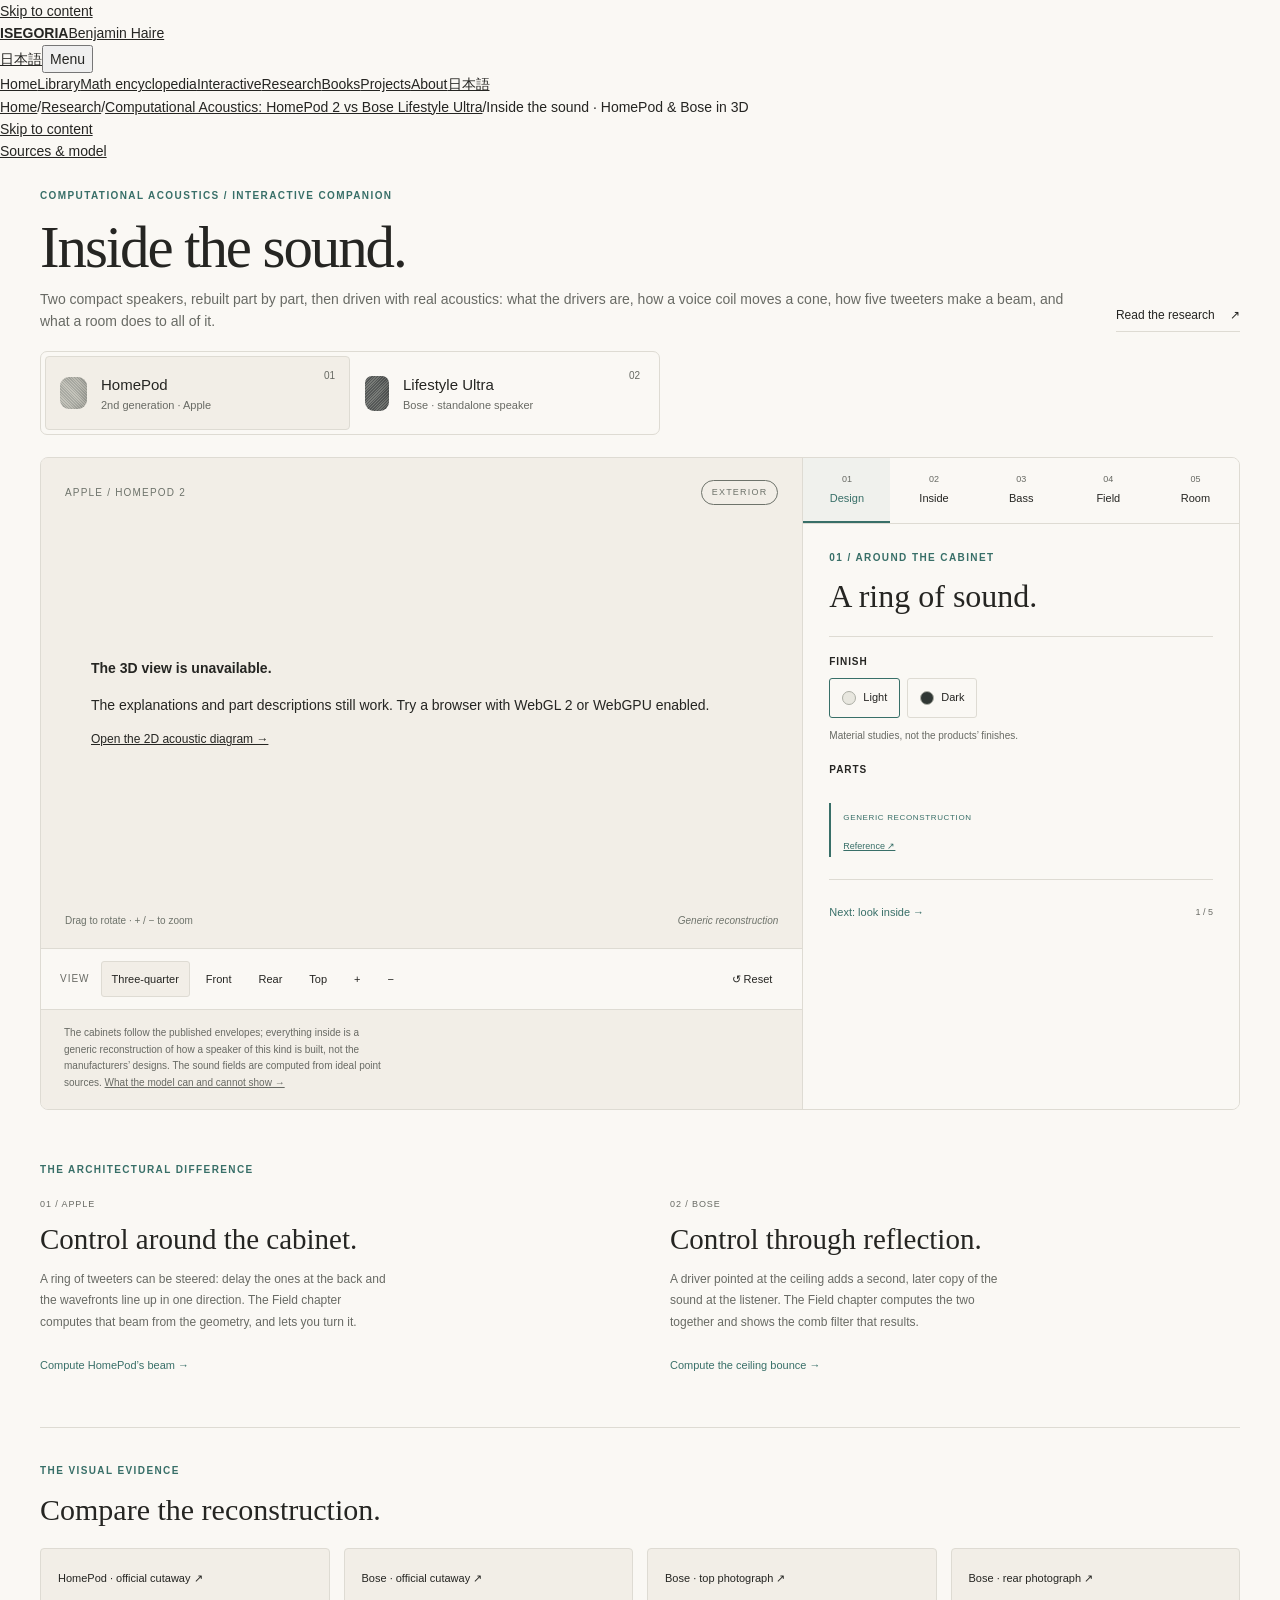
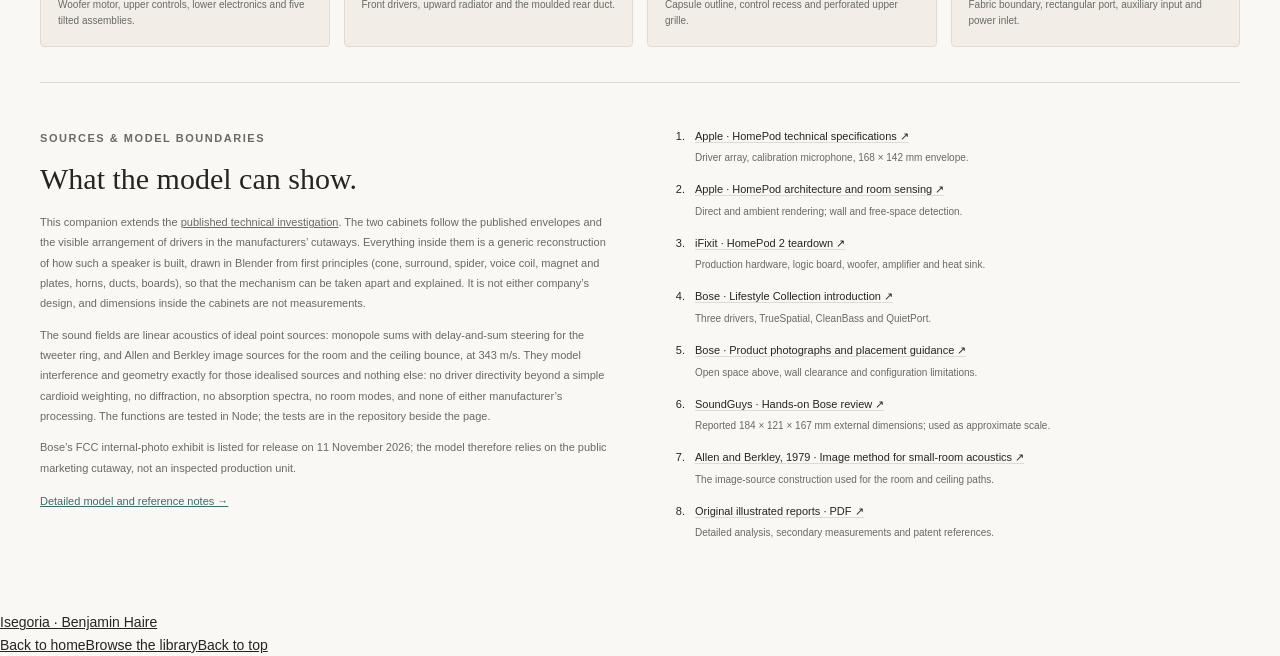
==== commit 5006e796: "3D companion rebuilt: generic Blender cutaways and computed sound fields Two generic speakers built " ====
--- a/3d/index.html
+++ b/3d/index.html
@@ -5,12 +5,16 @@
   <meta name="viewport" content="width=device-width,initial-scale=1">
   <meta name="color-scheme" content="light dark">
   <title>Inside the sound · HomePod & Bose in 3D · Isegoria</title>
-  <meta name="description" content="Interactive 3D cutaways of HomePod (2nd generation) and Bose Lifestyle Ultra: explore drivers, bass control, and acoustic paths through a room.">
+  <meta name="description" content="HomePod 2 and Bose Lifestyle Ultra rebuilt part by part in 3D, with computed sound fields: the voice-coil motor, tweeter-ring beamforming, the ceiling bounce, and image-source room reflections.">
   <link rel="icon" href="data:,">
-  <link rel="stylesheet" href="https://theisegoria.github.io/assets/site-shell.css?v=47b7776797">
-  <script src="https://theisegoria.github.io/assets/site-shell.js?v=47b7776797" defer></script>
-  <link rel="stylesheet" href="./style.css">
-  <script type="importmap">{"imports":{"three":"./vendor/three.module.min.js"}}</script>
+  <link rel="stylesheet" href="/assets/lab-kit/lab-kit.css?v=20260928">
+  <link rel="stylesheet" href="./style.css?v=20260928">
+  <script type="importmap">{"imports":{
+  "three":"/vendor/three/r186/build/three.webgpu.js",
+  "three/webgpu":"/vendor/three/r186/build/three.webgpu.js",
+  "three/tsl":"/vendor/three/r186/build/three.tsl.js",
+  "three/addons/":"/vendor/three/r186/examples-jsm/"
+}}</script>
 
 
 
@@ -20,8 +24,8 @@
 <link rel="alternate" hreflang="ja" href="https://theisegoria.github.io/ja/bose-lifestyle-ultra-report/3d/">
 <link rel="alternate" hreflang="x-default" href="https://theisegoria.github.io/bose-lifestyle-ultra-report/3d/"><script src="/assets/lang.js"></script>
 <!-- ISEGORIA:HEAD -->
-<link rel="stylesheet" href="/assets/site-shell.css?v=08342b869b">
-<script src="/assets/site-shell.js?v=08342b869b" ></script>
+<link rel="stylesheet" href="/assets/site-shell.css?v=c21cd21e82">
+<script src="/assets/site-shell.js?v=c21cd21e82" ></script>
 <!-- /ISEGORIA:HEAD -->
 </head>
 <body class=" ig-site" data-site-kind="app" data-site-route="/bose-lifestyle-ultra-report/3d/">
@@ -30,14 +34,14 @@
 <header id="ig-header"><div class="ig-nav-inner">
 <a class="ig-brand" href="/" aria-label="Isegoria, home"><strong>ISEGORIA</strong><span>Benjamin Haire</span></a>
 <div class="ig-header-actions"><a class="ig-language" href="/ja/bose-lifestyle-ultra-report/3d/" hreflang="ja" lang="ja">日本語</a><button class="ig-menu" type="button" aria-expanded="false" aria-controls="ig-primary">Menu</button></div>
-<nav id="ig-primary" aria-label="Primary navigation"><a href="/">Home</a><a href="/library.html">Library</a><a href="/#guides">Guides</a><a href="/#preoccupations" aria-current="location">Research</a><a href="/#books">Books</a><a href="/projects.html">Projects</a><a href="/about.html">About</a><a class="ig-language" href="/ja/bose-lifestyle-ultra-report/3d/" hreflang="ja" lang="ja">日本語</a><button class="ig-theme" type="button" hidden>Theme</button></nav>
+<nav id="ig-primary" aria-label="Primary navigation"><a href="/">Home</a><a href="/library.html">Library</a><a href="/math-encyclopedia/">Math encyclopedia</a><a href="/#interactive">Interactive</a><a href="/#preoccupations" aria-current="location">Research</a><a href="/#books">Books</a><a href="/projects.html">Projects</a><a href="/about.html">About</a><a class="ig-language" href="/ja/bose-lifestyle-ultra-report/3d/" hreflang="ja" lang="ja">日本語</a><button class="ig-theme" type="button" hidden>Theme</button></nav>
 </div></header>
 <nav id="ig-breadcrumb" aria-label="Breadcrumb"><a href="/">Home</a><span aria-hidden="true">/</span><a href="/#preoccupations">Research</a><span aria-hidden="true">/</span><a href="/bose-lifestyle-ultra-report/">Computational Acoustics: HomePod 2 vs Bose Lifestyle Ultra</a><span aria-hidden="true">/</span><span aria-current="page">Inside the sound · HomePod &amp; Bose in 3D</span></nav>
 <span id="ig-content" tabindex="-1"></span>
 <!-- /ISEGORIA:NAV --><a class="ig-skip" href="#ig-content">Skip to content</a>
 <nav class="ig-page-nav" aria-label="On this page"><a href="#sources">Sources & model</a></nav>
 <main id="ig-content">
-  <header class="intro"><div><p class="eyebrow">Computational acoustics / Interactive companion</p><h1>Inside the sound.</h1><p class="intro-copy">Two compact speakers. Explore the hardware, then follow the sound into the room.</p></div><a class="report-link" href="../combined-technical-report.pdf" target="_blank" rel="noopener" title="PDF, opens in a new tab">Read the research <span aria-hidden="true">↗</span></a></header>
+  <header class="intro"><div><p class="eyebrow">Computational acoustics / Interactive companion</p><h1>Inside the sound.</h1><p class="intro-copy">Two compact speakers, rebuilt part by part, then driven with real acoustics: what the drivers are, how a voice coil moves a cone, how five tweeters make a beam, and what a room does to all of it.</p></div><a class="report-link" href="../combined-technical-report.pdf" target="_blank" rel="noopener" title="PDF, opens in a new tab">Read the research <span aria-hidden="true">↗</span></a></header>
   <div class="product-switch" role="group" aria-label="Choose speaker">
     <button data-product="homepod" aria-pressed="true"><span class="product-icon homepod-icon" aria-hidden="true"></span><span><strong>HomePod</strong><small>2nd generation · Apple</small></span><span class="product-number">01</span></button>
     <button data-product="bose" aria-pressed="false"><span class="product-icon bose-icon" aria-hidden="true"></span><span><strong>Lifestyle Ultra</strong><small>Bose · standalone speaker</small></span><span class="product-number">02</span></button>
@@ -46,33 +50,37 @@
     <div class="viewer-column">
       <div class="stage" id="stage">
         <div class="stage-heading"><span id="scene-kicker">APPLE / HOMEPOD 2</span><span id="scene-mode">Exterior</span></div>
-        <canvas id="scene" tabindex="0" aria-label="3D speaker. Drag to orbit. Use arrow keys to rotate, plus and minus to zoom, or the camera buttons below." aria-describedby="model-note">Interactive 3D model. The component list and explanations below contain the same educational information.</canvas>
+        <canvas id="scene" tabindex="0" aria-label="3D speaker. Drag to orbit. Use arrow keys to rotate, plus and minus to zoom, or the camera buttons below." aria-describedby="model-note">Interactive 3D model. The component list and explanations below contain the same information.</canvas>
         <div id="loading" role="status">Preparing the 3D model…</div>
-        <div id="fallback" hidden><strong>The 3D view is unavailable.</strong><p>You can still explore the explanations and components. Try a browser with WebGL 2 enabled.</p><a href="../comparison-explainer.html">Open the 2D acoustic diagram →</a></div>
+        <div id="fallback" hidden><strong>The 3D view is unavailable.</strong><p>The explanations and part descriptions still work. Try a browser with WebGL 2 or WebGPU enabled.</p><a href="../comparison-explainer.html">Open the 2D acoustic diagram →</a></div>
         <div id="scene-labels" aria-hidden="true"></div>
-        <div class="stage-foot"><span id="view-hint">Drag to rotate · + / − to zoom</span><span class="scale-tag" id="scale-tag">Illustrative reconstruction</span></div>
+        <div class="stage-foot"><span id="view-hint">Drag to rotate · + / − to zoom</span><span class="scale-tag" id="scale-tag">Generic reconstruction</span></div>
       </div>
+      <canvas id="analysis" class="analysis" hidden aria-label="Analysis plot for the current chapter"></canvas>
       <div class="view-tools" role="group" aria-label="Camera controls"><span>View</span><button data-camera="hero" aria-pressed="true">Three-quarter</button><button data-camera="front" aria-pressed="false">Front</button><button data-camera="rear" aria-pressed="false">Rear</button><button data-camera="top" aria-pressed="false">Top</button><button id="zoom-in" aria-label="Zoom in">+</button><button id="zoom-out" aria-label="Zoom out">−</button><button id="reset" class="reset">↺ Reset</button></div>
-      <div class="transport" id="transport" hidden><button id="play" aria-pressed="false">Play motion</button><label for="phase">Cycle <output id="phase-value">0%</output></label><input id="phase" type="range" min="0" max="100" value="0" step="1"><span>Slowed illustration</span></div>
-      <p class="model-note" id="model-note">Reconstructed from manufacturer photographs, official cutaways and HomePod teardown evidence. Unpublished geometry is approximate. <a href="#reference-views">Compare the references →</a></p>
+      <div class="transport" id="transport" hidden><button id="play" aria-pressed="false">Play motion</button><label for="phase">Cycle <output id="phase-value">0%</output></label><input id="phase" type="range" min="0" max="100" value="0" step="1"><span>Slowed and enlarged</span></div>
+      <p class="model-note" id="model-note">The cabinets follow the published envelopes; everything inside is a generic reconstruction of how a speaker of this kind is built, not the manufacturers’ designs. The sound fields are computed from ideal point sources. <a href="#sources">What the model can and cannot show →</a></p>
     </div>
     <aside class="lesson" aria-label="Speaker explainer">
-      <nav class="chapter-tabs" aria-label="Explanation chapters"><button data-chapter="design" aria-pressed="true"><span>01</span>Design</button><button data-chapter="inside" aria-pressed="false"><span>02</span>Inside</button><button data-chapter="bass" aria-pressed="false"><span>03</span>Bass</button><button data-chapter="room" aria-pressed="false"><span>04</span>Room</button></nav>
-      <div class="lesson-body"><p class="eyebrow" id="lesson-kicker">01 / AROUND THE CABINET</p><h2 id="lesson-title">A ring of sound.</h2><p id="lesson-copy">Five tweeters surround a single woofer. The circular layout gives the processor several directions in which to send high-frequency sound.</p>
-        <div id="design-controls" class="control-block"><span class="control-label">Finish</span><div class="finish-options" role="group" aria-label="Illustrative finish"><button data-finish="light" aria-pressed="true"><i class="swatch light"></i>Light</button><button data-finish="dark" aria-pressed="false"><i class="swatch dark"></i>Dark</button></div><p class="small">Material studies based on the products’ light and dark finishes.</p></div>
-        <div id="inside-controls" class="control-block" hidden><label for="explode">Separate components <output id="explode-value">0%</output></label><input type="range" id="explode" min="0" max="100" value="0"><p class="small">Exploded inspection mode. Parts move apart for visibility.</p></div>
-        <div id="room-controls" class="control-block" hidden><label for="placement">Placement</label><select id="placement"><option value="open">Open tabletop</option><option value="wall">Near a wall</option><option value="shelf">Under a shelf</option></select><label for="ceiling">Ceiling height <output id="ceiling-value">2.7 m</output></label><input id="ceiling" type="range" min="2.2" max="3.8" value="2.7" step="0.1"><div class="room-legend"><span><i class="key direct"></i>Direct path</span><span><i class="key reflected"></i>Reflected path</span></div><div class="readout"><span id="path-label">Extra reflected travel</span><strong id="path-value">—</strong><small id="delay-value">—</small></div><p id="placement-note" class="small"></p></div>
-        <div id="bass-diagram" class="control-block" hidden><p class="control-label" id="bass-title">A correction loop</p><div class="signal-flow" id="signal-flow"></div><p class="small" id="bass-note"></p></div>
-        <div id="component-area"><h3 class="control-label">Explore a component</h3><div id="components" class="components" role="group" aria-label="Speaker components"></div><div class="component-detail" aria-live="polite"><span id="component-evidence" class="evidence-tag">Documented hardware</span><h3 id="component-title"></h3><p id="component-copy"></p><a id="component-source" href="https://www.apple.com/homepod-2nd-generation/specs/" target="_blank" rel="noopener">Source ↗</a></div></div>
-        <div class="next-step"><button id="next">Next: look inside <span aria-hidden="true">→</span></button><span id="step-count">1 / 4</span></div>
+      <nav class="chapter-tabs" aria-label="Explanation chapters"><button data-chapter="design" aria-pressed="true"><span>01</span>Design</button><button data-chapter="inside" aria-pressed="false"><span>02</span>Inside</button><button data-chapter="bass" aria-pressed="false"><span>03</span>Bass</button><button data-chapter="field" aria-pressed="false"><span>04</span>Field</button><button data-chapter="room" aria-pressed="false"><span>05</span>Room</button></nav>
+      <div class="lesson-body"><p class="eyebrow" id="lesson-kicker">01 / AROUND THE CABINET</p><h2 id="lesson-title">A ring of sound.</h2><p id="lesson-copy"></p>
+        <div id="controls-design" class="control-block"><span class="control-label">Finish</span><div class="finish-options" role="group" aria-label="Illustrative finish"><button data-finish="light" aria-pressed="true"><i class="swatch light"></i>Light</button><button data-finish="dark" aria-pressed="false"><i class="swatch dark"></i>Dark</button></div><p class="small">Material studies, not the products’ finishes.</p></div>
+        <div id="controls-inside" class="control-block" hidden><label for="explode">Separate the parts <output id="explode-value">0%</output></label><input type="range" id="explode" min="0" max="100" value="0"><p class="small">Each part moves along its own axis. Click a part in the model to read about it.</p></div>
+        <div id="controls-bass" class="control-block" hidden><p class="control-label">How the motor works</p><p class="small">Current in the voice coil, sitting in the radial field of the magnetic gap, feels a force along the axis: F = B·l·i. The coil is glued to the cone through the former, so the cone moves with it. The spider and surround are the springs that centre it and set its resonance; the mass of the cone and coil sets how fast it can be pushed. The plot shows one cycle of displacement.</p></div>
+        <div id="controls-field" class="control-block" hidden>
+          <div id="field-homepod"><label for="freq">Frequency <output id="freq-value">3.0 kHz</output></label><input type="range" id="freq" min="800" max="8000" value="3000" step="100"><label for="steer">Steer <output id="steer-value">0°</output></label><input type="range" id="steer" min="-180" max="180" value="0" step="5"><label for="focus">Focus <output id="focus-value">100%</output></label><input type="range" id="focus" min="0" max="100" value="100" step="5"><label class="check"><input type="checkbox" id="wave"> Show the wave instead of the level</label><p class="small">Five ideal sources at the horn mouths. Focus 0 % feeds all five the same signal; 100 % delays each so its wave arrives in step along the steer direction and tapers the rear ones. The pattern sharpens with frequency because the ring is a larger fraction of a wavelength.</p></div>
+          <div id="field-bose" hidden><label for="hfreq">Frequency <output id="hfreq-value">2.0 kHz</output></label><input type="range" id="hfreq" min="300" max="6000" value="2000" step="50"><label for="ceiling2">Ceiling height <output id="ceiling2-value">2.7 m</output></label><input id="ceiling2" type="range" min="2.2" max="3.8" value="2.7" step="0.1"><p class="small">The up-firing driver and the forward tweeter, with their mirror images in the ceiling and floor. At the listener the ceiling copy arrives later than the direct sound; the two add at some frequencies and cancel at others, which is the comb in the plot. A higher ceiling makes the delay longer and the comb finer.</p></div>
+        </div>
+        <div id="controls-room" class="control-block" hidden><label for="placement">Placement</label><select id="placement"><option value="open">Open tabletop</option><option value="wall">Against the rear wall</option><option value="corner">In a corner</option></select><label for="ceiling">Ceiling height <output id="ceiling-value">2.7 m</output></label><input id="ceiling" type="range" min="2.2" max="3.8" value="2.7" step="0.1"><label for="listen">Listener distance <output id="listen-value">2.2 m</output></label><input id="listen" type="range" min="1" max="4" value="2.2" step="0.1"><label for="beta">Wall reflection <output id="beta-value">70%</output></label><input id="beta" type="range" min="20" max="95" value="70" step="5"><label for="order">Reflections</label><select id="order"><option value="1">First order only</option><option value="2" selected>Up to second order</option></select><div class="room-legend"><span><i class="key direct"></i>Direct</span><span><i class="key reflected"></i>First order</span><span><i class="key second"></i>Second order</span></div><p class="small">A rectangular room 4.2 by 5.0 m, an empty box with a table and a listener. Each wall mirrors the source; each mirror image is a delayed, attenuated copy. The echogram counts them at the listener. Absorption, diffraction, furniture and the speakers’ own directivity are not modelled.</p></div>
+        <div id="component-area"><h3 class="control-label">Parts</h3><div id="components" class="components" role="group" aria-label="Speaker parts"></div><div class="component-detail" aria-live="polite"><span id="component-evidence" class="evidence-tag">Generic reconstruction</span><h3 id="component-title"></h3><p id="component-copy"></p><a id="component-source" href="https://www.apple.com/homepod-2nd-generation/specs/" target="_blank" rel="noopener">Reference ↗</a></div></div>
+        <div class="next-step"><button id="next">Next: look inside →</button><span id="step-count">1 / 5</span></div>
       </div>
     </aside>
   </div>
-  <section class="comparison-notes"><p class="eyebrow">The architectural difference</p><div class="compare-grid"><article><span class="compare-index">01 / APPLE</span><h2>Control around the cabinet.</h2><p>HomePod combines a woofer, a five-tweeter ring, and microphone-informed processing. Its room sensing adapts playback to nearby surfaces.</p><button class="text-button" data-jump="homepod">Explore HomePod’s room paths →</button></article><article><span class="compare-index">02 / BOSE</span><h2>Control through reflection.</h2><p>Lifestyle Ultra combines forward sound with an upward radiator. Its separate port contributes to the bass system; clear space above matters to the height path.</p><button class="text-button" data-jump="bose">Explore Bose’s room paths →</button></article></div></section>
+  <section class="comparison-notes"><p class="eyebrow">The architectural difference</p><div class="compare-grid"><article><span class="compare-index">01 / APPLE</span><h2>Control around the cabinet.</h2><p>A ring of tweeters can be steered: delay the ones at the back and the wavefronts line up in one direction. The Field chapter computes that beam from the geometry, and lets you turn it.</p><button class="text-button" data-jump="homepod">Compute HomePod’s beam →</button></article><article><span class="compare-index">02 / BOSE</span><h2>Control through reflection.</h2><p>A driver pointed at the ceiling adds a second, later copy of the sound at the listener. The Field chapter computes the two together and shows the comb filter that results.</p><button class="text-button" data-jump="bose">Compute the ceiling bounce →</button></article></div></section>
   <section id="reference-views" class="reference-views"><p class="eyebrow">The visual evidence</p><h2>Compare the reconstruction.</h2><div class="reference-grid"><a href="https://www.apple.com/newsroom/images/product/homepod/lifestyle/Apple-HomePod-internals-230118_inline.jpg.large_2x.jpg" target="_blank" rel="noopener"><strong>HomePod · official cutaway ↗</strong><span>Woofer motor, upper controls, lower electronics and five tilted assemblies.</span></a><a href="https://assets.bosecreative.com/transform/d15df9bf-27f2-4b2e-bf1a-ab26528072c1/LSUS-NueBlack_SF_PDP_Desktop_Carousel-Image1_2720x1420?format=png" target="_blank" rel="noopener"><strong>Bose · official cutaway ↗</strong><span>Front drivers, upward radiator and the moulded rear duct.</span></a><a href="https://assets.bosecreative.com/transform/3b20b927-c715-4da4-9a92-403906ae37ca/LSUS-NueBlack_SF_PDP_E-Comm_Gallery_4_1500x1120?format=png" target="_blank" rel="noopener"><strong>Bose · top photograph ↗</strong><span>Capsule outline, control recess and perforated upper grille.</span></a><a href="https://assets.bosecreative.com/transform/ab22a38a-3a97-4e6a-ba49-b0870727b400/LSUS-NueBlack_SF_PDP_E-Comm_Gallery_5_1500x1120?format=png" target="_blank" rel="noopener"><strong>Bose · rear photograph ↗</strong><span>Fabric boundary, rectangular port, auxiliary input and power inlet.</span></a></div></section>
-  <section id="sources" class="sources"><div><p class="eyebrow">Sources & model boundaries</p><h2>What the model can show.</h2><p>This companion extends the <a href="../">published technical investigation</a>. Product proportions and visible component arrangements follow public references. Mesh weave, exact curvatures, horn passages, circuit details and duct cross-sections remain approximations.</p><p>Room paths are ideal single reflections in a rectangular room, using 343 m/s for the speed of sound. They do not predict loudness, directivity, frequency response or perceived height. A shelf truncates the drawn Bose ray; diffraction is not modelled.</p><p>The original report’s patents describe disclosed approaches, not confirmed firmware. Bose’s FCC internal-photo exhibit is listed for release on 11 November 2026; its internal model therefore relies on the public marketing cutaway, not an inspected production unit.</p><a class="text-button" href="./MODEL_SOURCES.md">Detailed model and reference notes →</a></div><ol><li><a href="https://www.apple.com/homepod-2nd-generation/specs/" target="_blank" rel="noopener">Apple · HomePod technical specifications ↗</a><span>Driver array, calibration microphone, 168 × 142 mm envelope.</span></li><li><a href="https://www.apple.com/newsroom/2023/01/apple-introduces-the-new-homepod-with-breakthrough-sound-and-intelligence/" target="_blank" rel="noopener">Apple · HomePod architecture and room sensing ↗</a><span>Direct and ambient rendering; wall and free-space detection.</span></li><li><a href="https://www.ifixit.com/News/71957/the-homepod-2-teardown-small-changes-make-a-big-difference" target="_blank" rel="noopener">iFixit · HomePod 2 teardown ↗</a><span>Production hardware, logic board, woofer, amplifier and heat sink.</span></li><li><a href="https://www.bose.com/pressroom/bose-lifestyle-collection" target="_blank" rel="noopener">Bose · Lifestyle Collection introduction ↗</a><span>Three drivers, TrueSpatial, CleanBass and QuietPort.</span></li><li><a href="https://www.bose.com/p/sale/bose-lifestyle-ultra-speaker/LSULT-SPEAKERWIRELESS.html" target="_blank" rel="noopener">Bose · Product photographs and placement guidance ↗</a><span>Open space above, wall clearance and configuration limitations.</span></li><li><a href="https://www.soundguys.com/bose-lifestyle-ultra-speaker-review-better-than-sonos-157251/" target="_blank" rel="noopener">SoundGuys · Hands-on Bose review ↗</a><span>Reported 184 × 121 × 167 mm external dimensions; used as approximate scale.</span></li><li><a href="https://fccid.io/A94443508/Test-Report/Test-Report-1-9301897" target="_blank" rel="noopener">Bose FCC filing · exhibit availability ↗</a><span>Model 443508. Internal photos listed as metadata only on 12 September 2026.</span></li><li><a href="../combined-technical-report.pdf" target="_blank" rel="noopener" title="PDF, opens in a new tab">Original illustrated reports · PDF ↗</a><span>Detailed analysis, secondary measurements and patent references.</span></li></ol></section>
+  <section id="sources" class="sources"><div><p class="eyebrow">Sources & model boundaries</p><h2>What the model can show.</h2><p>This companion extends the <a href="../">published technical investigation</a>. The two cabinets follow the published envelopes and the visible arrangement of drivers in the manufacturers’ cutaways. Everything inside them is a generic reconstruction of how such a speaker is built, drawn in Blender from first principles (cone, surround, spider, voice coil, magnet and plates, horns, ducts, boards), so that the mechanism can be taken apart and explained. It is not either company’s design, and dimensions inside the cabinets are not measurements.</p><p>The sound fields are linear acoustics of ideal point sources: monopole sums with delay-and-sum steering for the tweeter ring, and Allen and Berkley image sources for the room and the ceiling bounce, at 343 m/s. They model interference and geometry exactly for those idealised sources and nothing else: no driver directivity beyond a simple cardioid weighting, no diffraction, no absorption spectra, no room modes, and none of either manufacturer’s processing. The functions are tested in Node; the tests are in the repository beside the page.</p><p>Bose’s FCC internal-photo exhibit is listed for release on 11 November 2026; the model therefore relies on the public marketing cutaway, not an inspected production unit.</p><a class="text-button" href="./MODEL_SOURCES.md">Detailed model and reference notes →</a></div><ol><li><a href="https://www.apple.com/homepod-2nd-generation/specs/" target="_blank" rel="noopener">Apple · HomePod technical specifications ↗</a><span>Driver array, calibration microphone, 168 × 142 mm envelope.</span></li><li><a href="https://www.apple.com/newsroom/2023/01/apple-introduces-the-new-homepod-with-breakthrough-sound-and-intelligence/" target="_blank" rel="noopener">Apple · HomePod architecture and room sensing ↗</a><span>Direct and ambient rendering; wall and free-space detection.</span></li><li><a href="https://www.ifixit.com/News/71957/the-homepod-2-teardown-small-changes-make-a-big-difference" target="_blank" rel="noopener">iFixit · HomePod 2 teardown ↗</a><span>Production hardware, logic board, woofer, amplifier and heat sink.</span></li><li><a href="https://www.bose.com/pressroom/bose-lifestyle-collection" target="_blank" rel="noopener">Bose · Lifestyle Collection introduction ↗</a><span>Three drivers, TrueSpatial, CleanBass and QuietPort.</span></li><li><a href="https://www.bose.com/p/sale/bose-lifestyle-ultra-speaker/LSULT-SPEAKERWIRELESS.html" target="_blank" rel="noopener">Bose · Product photographs and placement guidance ↗</a><span>Open space above, wall clearance and configuration limitations.</span></li><li><a href="https://www.soundguys.com/bose-lifestyle-ultra-speaker-review-better-than-sonos-157251/" target="_blank" rel="noopener">SoundGuys · Hands-on Bose review ↗</a><span>Reported 184 × 121 × 167 mm external dimensions; used as approximate scale.</span></li><li><a href="https://doi.org/10.1121/1.382599" target="_blank" rel="noopener">Allen and Berkley, 1979 · Image method for small-room acoustics ↗</a><span>The image-source construction used for the room and ceiling paths.</span></li><li><a href="../combined-technical-report.pdf" target="_blank" rel="noopener" title="PDF, opens in a new tab">Original illustrated reports · PDF ↗</a><span>Detailed analysis, secondary measurements and patent references.</span></li></ol></section>
 </main>
-<footer id="ig-footer"><div><a href="https://theisegoria.github.io/">Isegoria · Benjamin Haire</a><nav aria-label="Related pages"><a href="../">Back to the acoustics report</a><a href="../comparison-explainer.html">Original 2D explainer</a><a href="#ig-content">Back to top</a></nav></div></footer>
 <noscript><p class="no-script">JavaScript is needed for 3D interaction. Read the <a href="../combined-technical-report.pdf" target="_blank" rel="noopener" title="PDF, opens in a new tab">illustrated report</a> for both speaker architectures.</p></noscript>
 <script type="module">import('./app.js').catch(error=>{document.querySelector('#loading').hidden=true;document.querySelector('#fallback').hidden=false;console.error(error);});</script><!-- ISEGORIA:FOOT -->
 <footer id="ig-footer"><div><a href="/">Isegoria · Benjamin Haire</a><nav aria-label="Site links"><a href="/">Back to home</a><a href="/library.html">Browse the library</a><a href="#ig-content">Back to top</a></nav></div></footer>
--- a/3d/style.css
+++ b/3d/style.css
@@ -11,3 +11,17 @@
 @media(max-width:760px){.stage-heading{font-size:8px;letter-spacing:.08em}#scene-mode{font-size:8px;letter-spacing:.05em;white-space:nowrap}.view-tools button{min-height:44px;min-width:35px}.view-tools .reset{min-width:53px}}
 html[data-theme=dark] .components button[aria-pressed=true],html[data-theme=dark] .transport button{color:#13251d}
 body[data-renderer=unavailable] .stage-foot{display:none}
+
+/* 2026-09: five chapters, the analysis strip, and dark-theme stage chrome */
+:root{--stage-a:#faf8f3;--stage-b:#e7e4dc;--label-fg:#2e514b;--label-bg:#faf8f4eb;--label-rule:#becdc3;--chrome:#6e736b;--load-bg:#f2eee7;--load-fg:#53665c}
+html[data-theme=dark]{--stage-a:#2a2a2d;--stage-b:#141416;--label-fg:#dfe8e3;--label-bg:#1c1f1eeb;--label-rule:#4a5a54;--chrome:#a8aca6;--load-bg:#1a1a1c;--load-fg:#b9c4bf}
+@media(prefers-color-scheme:dark){html:not([data-theme=light]){--stage-a:#2a2a2d;--stage-b:#141416;--label-fg:#dfe8e3;--label-bg:#1c1f1eeb;--label-rule:#4a5a54;--chrome:#a8aca6;--load-bg:#1a1a1c;--load-fg:#b9c4bf}}
+.stage{background:radial-gradient(ellipse at 48% 45%,var(--stage-a),var(--stage-b))}
+.stage-heading,.stage-foot{color:var(--chrome)}#scene-mode{border-color:var(--chrome)}
+.scene-label{color:var(--label-fg);background:var(--label-bg);border-color:var(--label-rule)}.scene-label::before{border-color:var(--label-rule)}
+#loading{background:var(--load-bg);color:var(--load-fg)}#fallback{background:var(--load-bg);color:var(--ink)}
+.chapter-tabs{grid-template-columns:repeat(5,1fr)}
+.analysis{display:block;width:100%;height:190px;background:var(--panel);border-top:1px solid var(--rule)}
+label.check{display:flex;align-items:center;gap:8px;margin:12px 0 4px}label.check input{width:16px;height:16px;accent-color:var(--accent)}
+.key.second{background:#9a9a9a}
+@media(max-width:760px){.analysis{height:160px}.chapter-tabs button{font-size:11px;padding:10px 2px}}
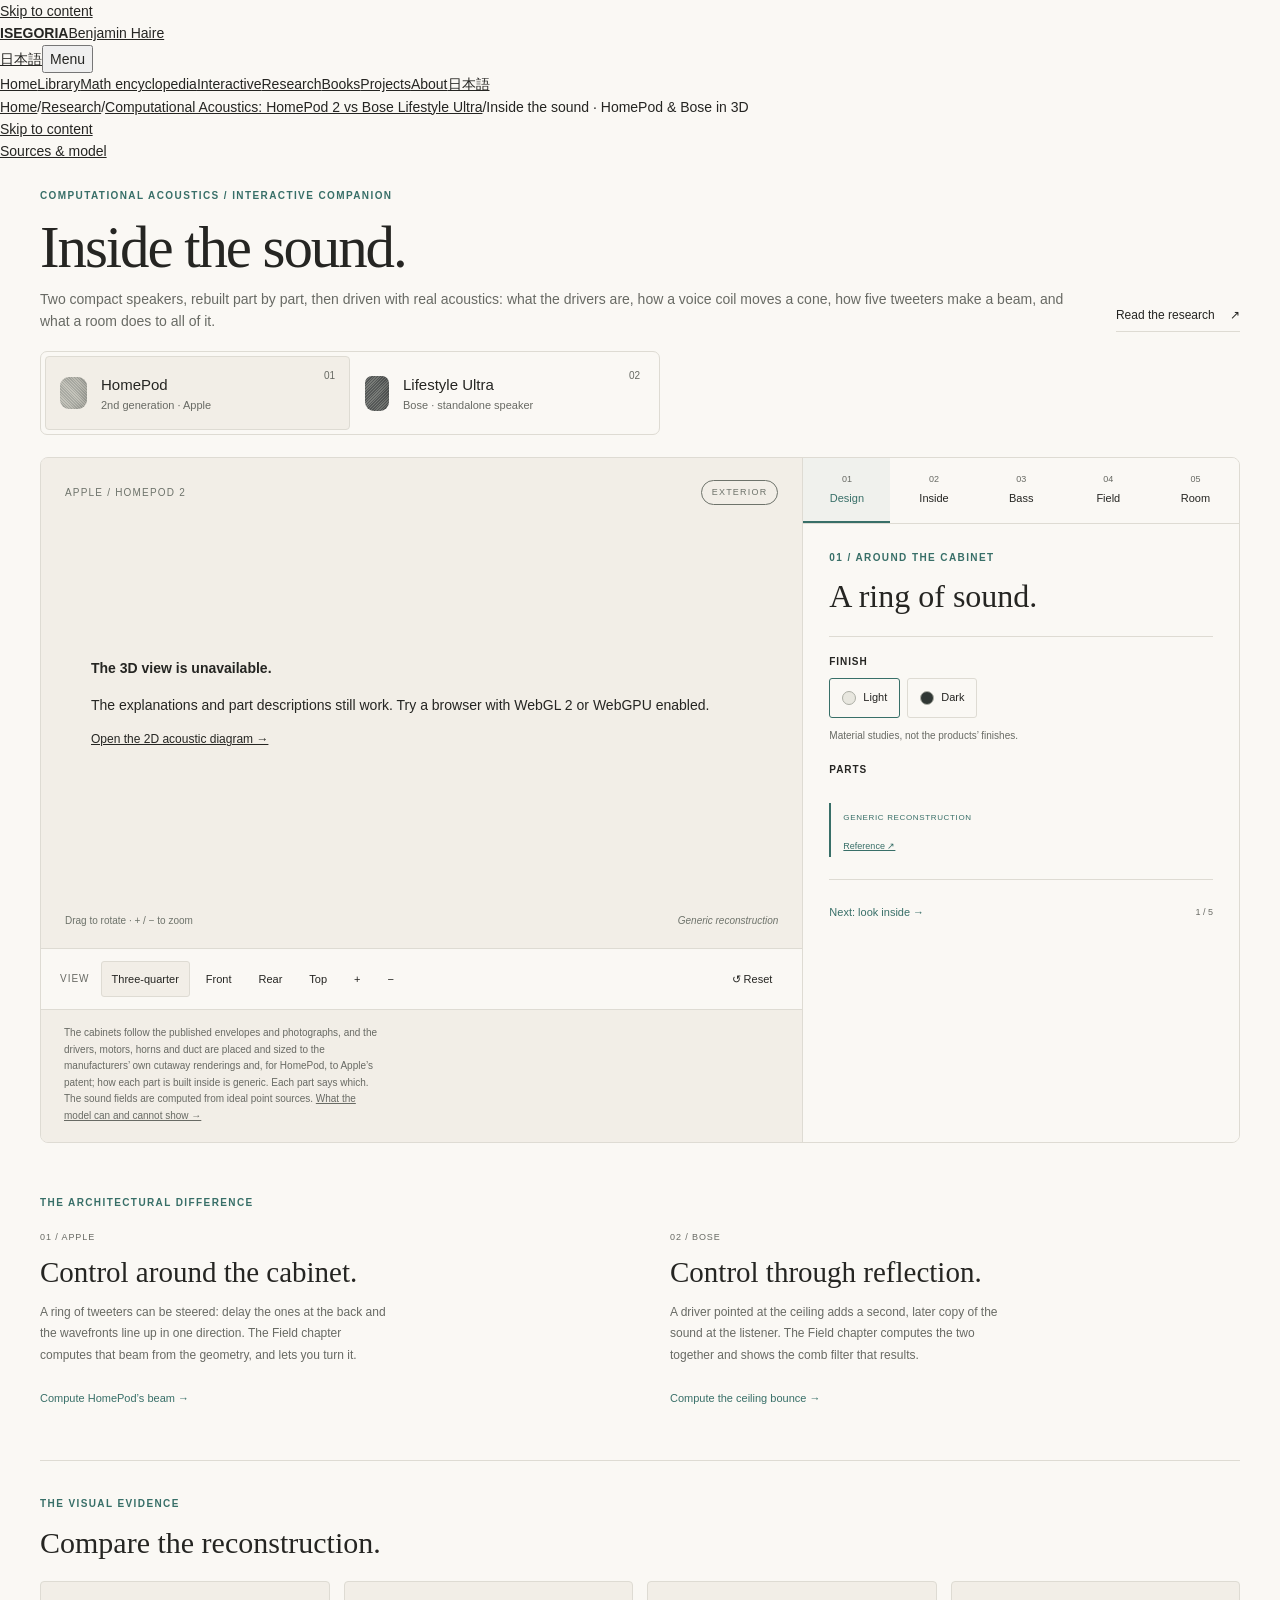
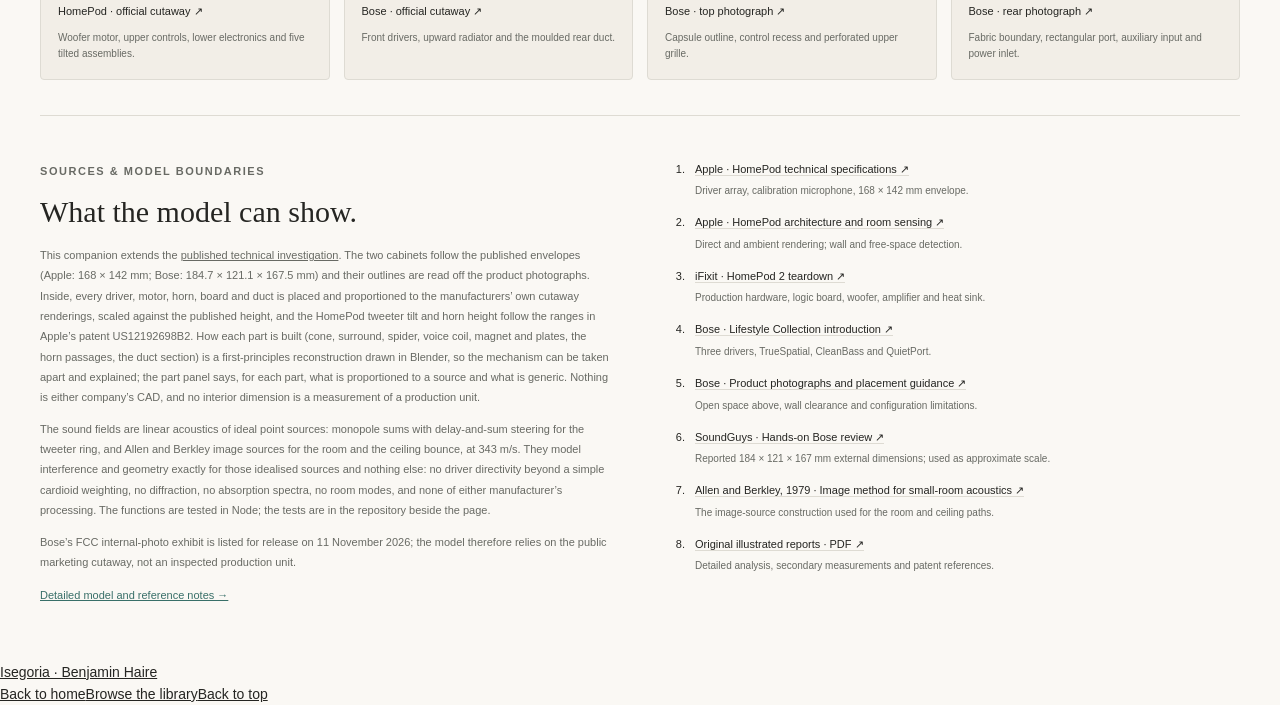
==== commit 754b4496: "Calibrate both speaker models to the official cutaways, photographs and patent HomePod: shell profil" ====
--- a/3d/index.html
+++ b/3d/index.html
@@ -59,7 +59,7 @@
       <canvas id="analysis" class="analysis" hidden aria-label="Analysis plot for the current chapter"></canvas>
       <div class="view-tools" role="group" aria-label="Camera controls"><span>View</span><button data-camera="hero" aria-pressed="true">Three-quarter</button><button data-camera="front" aria-pressed="false">Front</button><button data-camera="rear" aria-pressed="false">Rear</button><button data-camera="top" aria-pressed="false">Top</button><button id="zoom-in" aria-label="Zoom in">+</button><button id="zoom-out" aria-label="Zoom out">−</button><button id="reset" class="reset">↺ Reset</button></div>
       <div class="transport" id="transport" hidden><button id="play" aria-pressed="false">Play motion</button><label for="phase">Cycle <output id="phase-value">0%</output></label><input id="phase" type="range" min="0" max="100" value="0" step="1"><span>Slowed and enlarged</span></div>
-      <p class="model-note" id="model-note">The cabinets follow the published envelopes; everything inside is a generic reconstruction of how a speaker of this kind is built, not the manufacturers’ designs. The sound fields are computed from ideal point sources. <a href="#sources">What the model can and cannot show →</a></p>
+      <p class="model-note" id="model-note">The cabinets follow the published envelopes and photographs, and the drivers, motors, horns and duct are placed and sized to the manufacturers’ own cutaway renderings and, for HomePod, to Apple’s patent; how each part is built inside is generic. Each part says which. The sound fields are computed from ideal point sources. <a href="#sources">What the model can and cannot show →</a></p>
     </div>
     <aside class="lesson" aria-label="Speaker explainer">
       <nav class="chapter-tabs" aria-label="Explanation chapters"><button data-chapter="design" aria-pressed="true"><span>01</span>Design</button><button data-chapter="inside" aria-pressed="false"><span>02</span>Inside</button><button data-chapter="bass" aria-pressed="false"><span>03</span>Bass</button><button data-chapter="field" aria-pressed="false"><span>04</span>Field</button><button data-chapter="room" aria-pressed="false"><span>05</span>Room</button></nav>
@@ -79,7 +79,7 @@
   </div>
   <section class="comparison-notes"><p class="eyebrow">The architectural difference</p><div class="compare-grid"><article><span class="compare-index">01 / APPLE</span><h2>Control around the cabinet.</h2><p>A ring of tweeters can be steered: delay the ones at the back and the wavefronts line up in one direction. The Field chapter computes that beam from the geometry, and lets you turn it.</p><button class="text-button" data-jump="homepod">Compute HomePod’s beam →</button></article><article><span class="compare-index">02 / BOSE</span><h2>Control through reflection.</h2><p>A driver pointed at the ceiling adds a second, later copy of the sound at the listener. The Field chapter computes the two together and shows the comb filter that results.</p><button class="text-button" data-jump="bose">Compute the ceiling bounce →</button></article></div></section>
   <section id="reference-views" class="reference-views"><p class="eyebrow">The visual evidence</p><h2>Compare the reconstruction.</h2><div class="reference-grid"><a href="https://www.apple.com/newsroom/images/product/homepod/lifestyle/Apple-HomePod-internals-230118_inline.jpg.large_2x.jpg" target="_blank" rel="noopener"><strong>HomePod · official cutaway ↗</strong><span>Woofer motor, upper controls, lower electronics and five tilted assemblies.</span></a><a href="https://assets.bosecreative.com/transform/d15df9bf-27f2-4b2e-bf1a-ab26528072c1/LSUS-NueBlack_SF_PDP_Desktop_Carousel-Image1_2720x1420?format=png" target="_blank" rel="noopener"><strong>Bose · official cutaway ↗</strong><span>Front drivers, upward radiator and the moulded rear duct.</span></a><a href="https://assets.bosecreative.com/transform/3b20b927-c715-4da4-9a92-403906ae37ca/LSUS-NueBlack_SF_PDP_E-Comm_Gallery_4_1500x1120?format=png" target="_blank" rel="noopener"><strong>Bose · top photograph ↗</strong><span>Capsule outline, control recess and perforated upper grille.</span></a><a href="https://assets.bosecreative.com/transform/ab22a38a-3a97-4e6a-ba49-b0870727b400/LSUS-NueBlack_SF_PDP_E-Comm_Gallery_5_1500x1120?format=png" target="_blank" rel="noopener"><strong>Bose · rear photograph ↗</strong><span>Fabric boundary, rectangular port, auxiliary input and power inlet.</span></a></div></section>
-  <section id="sources" class="sources"><div><p class="eyebrow">Sources & model boundaries</p><h2>What the model can show.</h2><p>This companion extends the <a href="../">published technical investigation</a>. The two cabinets follow the published envelopes and the visible arrangement of drivers in the manufacturers’ cutaways. Everything inside them is a generic reconstruction of how such a speaker is built, drawn in Blender from first principles (cone, surround, spider, voice coil, magnet and plates, horns, ducts, boards), so that the mechanism can be taken apart and explained. It is not either company’s design, and dimensions inside the cabinets are not measurements.</p><p>The sound fields are linear acoustics of ideal point sources: monopole sums with delay-and-sum steering for the tweeter ring, and Allen and Berkley image sources for the room and the ceiling bounce, at 343 m/s. They model interference and geometry exactly for those idealised sources and nothing else: no driver directivity beyond a simple cardioid weighting, no diffraction, no absorption spectra, no room modes, and none of either manufacturer’s processing. The functions are tested in Node; the tests are in the repository beside the page.</p><p>Bose’s FCC internal-photo exhibit is listed for release on 11 November 2026; the model therefore relies on the public marketing cutaway, not an inspected production unit.</p><a class="text-button" href="./MODEL_SOURCES.md">Detailed model and reference notes →</a></div><ol><li><a href="https://www.apple.com/homepod-2nd-generation/specs/" target="_blank" rel="noopener">Apple · HomePod technical specifications ↗</a><span>Driver array, calibration microphone, 168 × 142 mm envelope.</span></li><li><a href="https://www.apple.com/newsroom/2023/01/apple-introduces-the-new-homepod-with-breakthrough-sound-and-intelligence/" target="_blank" rel="noopener">Apple · HomePod architecture and room sensing ↗</a><span>Direct and ambient rendering; wall and free-space detection.</span></li><li><a href="https://www.ifixit.com/News/71957/the-homepod-2-teardown-small-changes-make-a-big-difference" target="_blank" rel="noopener">iFixit · HomePod 2 teardown ↗</a><span>Production hardware, logic board, woofer, amplifier and heat sink.</span></li><li><a href="https://www.bose.com/pressroom/bose-lifestyle-collection" target="_blank" rel="noopener">Bose · Lifestyle Collection introduction ↗</a><span>Three drivers, TrueSpatial, CleanBass and QuietPort.</span></li><li><a href="https://www.bose.com/p/sale/bose-lifestyle-ultra-speaker/LSULT-SPEAKERWIRELESS.html" target="_blank" rel="noopener">Bose · Product photographs and placement guidance ↗</a><span>Open space above, wall clearance and configuration limitations.</span></li><li><a href="https://www.soundguys.com/bose-lifestyle-ultra-speaker-review-better-than-sonos-157251/" target="_blank" rel="noopener">SoundGuys · Hands-on Bose review ↗</a><span>Reported 184 × 121 × 167 mm external dimensions; used as approximate scale.</span></li><li><a href="https://doi.org/10.1121/1.382599" target="_blank" rel="noopener">Allen and Berkley, 1979 · Image method for small-room acoustics ↗</a><span>The image-source construction used for the room and ceiling paths.</span></li><li><a href="../combined-technical-report.pdf" target="_blank" rel="noopener" title="PDF, opens in a new tab">Original illustrated reports · PDF ↗</a><span>Detailed analysis, secondary measurements and patent references.</span></li></ol></section>
+  <section id="sources" class="sources"><div><p class="eyebrow">Sources & model boundaries</p><h2>What the model can show.</h2><p>This companion extends the <a href="../">published technical investigation</a>. The two cabinets follow the published envelopes (Apple: 168 × 142 mm; Bose: 184.7 × 121.1 × 167.5 mm) and their outlines are read off the product photographs. Inside, every driver, motor, horn, board and duct is placed and proportioned to the manufacturers’ own cutaway renderings, scaled against the published height, and the HomePod tweeter tilt and horn height follow the ranges in Apple’s patent US12192698B2. How each part is built (cone, surround, spider, voice coil, magnet and plates, the horn passages, the duct section) is a first-principles reconstruction drawn in Blender, so the mechanism can be taken apart and explained; the part panel says, for each part, what is proportioned to a source and what is generic. Nothing is either company’s CAD, and no interior dimension is a measurement of a production unit.</p><p>The sound fields are linear acoustics of ideal point sources: monopole sums with delay-and-sum steering for the tweeter ring, and Allen and Berkley image sources for the room and the ceiling bounce, at 343 m/s. They model interference and geometry exactly for those idealised sources and nothing else: no driver directivity beyond a simple cardioid weighting, no diffraction, no absorption spectra, no room modes, and none of either manufacturer’s processing. The functions are tested in Node; the tests are in the repository beside the page.</p><p>Bose’s FCC internal-photo exhibit is listed for release on 11 November 2026; the model therefore relies on the public marketing cutaway, not an inspected production unit.</p><a class="text-button" href="./MODEL_SOURCES.md">Detailed model and reference notes →</a></div><ol><li><a href="https://www.apple.com/homepod-2nd-generation/specs/" target="_blank" rel="noopener">Apple · HomePod technical specifications ↗</a><span>Driver array, calibration microphone, 168 × 142 mm envelope.</span></li><li><a href="https://www.apple.com/newsroom/2023/01/apple-introduces-the-new-homepod-with-breakthrough-sound-and-intelligence/" target="_blank" rel="noopener">Apple · HomePod architecture and room sensing ↗</a><span>Direct and ambient rendering; wall and free-space detection.</span></li><li><a href="https://www.ifixit.com/News/71957/the-homepod-2-teardown-small-changes-make-a-big-difference" target="_blank" rel="noopener">iFixit · HomePod 2 teardown ↗</a><span>Production hardware, logic board, woofer, amplifier and heat sink.</span></li><li><a href="https://www.bose.com/pressroom/bose-lifestyle-collection" target="_blank" rel="noopener">Bose · Lifestyle Collection introduction ↗</a><span>Three drivers, TrueSpatial, CleanBass and QuietPort.</span></li><li><a href="https://www.bose.com/p/sale/bose-lifestyle-ultra-speaker/LSULT-SPEAKERWIRELESS.html" target="_blank" rel="noopener">Bose · Product photographs and placement guidance ↗</a><span>Open space above, wall clearance and configuration limitations.</span></li><li><a href="https://www.soundguys.com/bose-lifestyle-ultra-speaker-review-better-than-sonos-157251/" target="_blank" rel="noopener">SoundGuys · Hands-on Bose review ↗</a><span>Reported 184 × 121 × 167 mm external dimensions; used as approximate scale.</span></li><li><a href="https://doi.org/10.1121/1.382599" target="_blank" rel="noopener">Allen and Berkley, 1979 · Image method for small-room acoustics ↗</a><span>The image-source construction used for the room and ceiling paths.</span></li><li><a href="../combined-technical-report.pdf" target="_blank" rel="noopener" title="PDF, opens in a new tab">Original illustrated reports · PDF ↗</a><span>Detailed analysis, secondary measurements and patent references.</span></li></ol></section>
 </main>
 <noscript><p class="no-script">JavaScript is needed for 3D interaction. Read the <a href="../combined-technical-report.pdf" target="_blank" rel="noopener" title="PDF, opens in a new tab">illustrated report</a> for both speaker architectures.</p></noscript>
 <script type="module">import('./app.js').catch(error=>{document.querySelector('#loading').hidden=true;document.querySelector('#fallback').hidden=false;console.error(error);});</script><!-- ISEGORIA:FOOT -->
